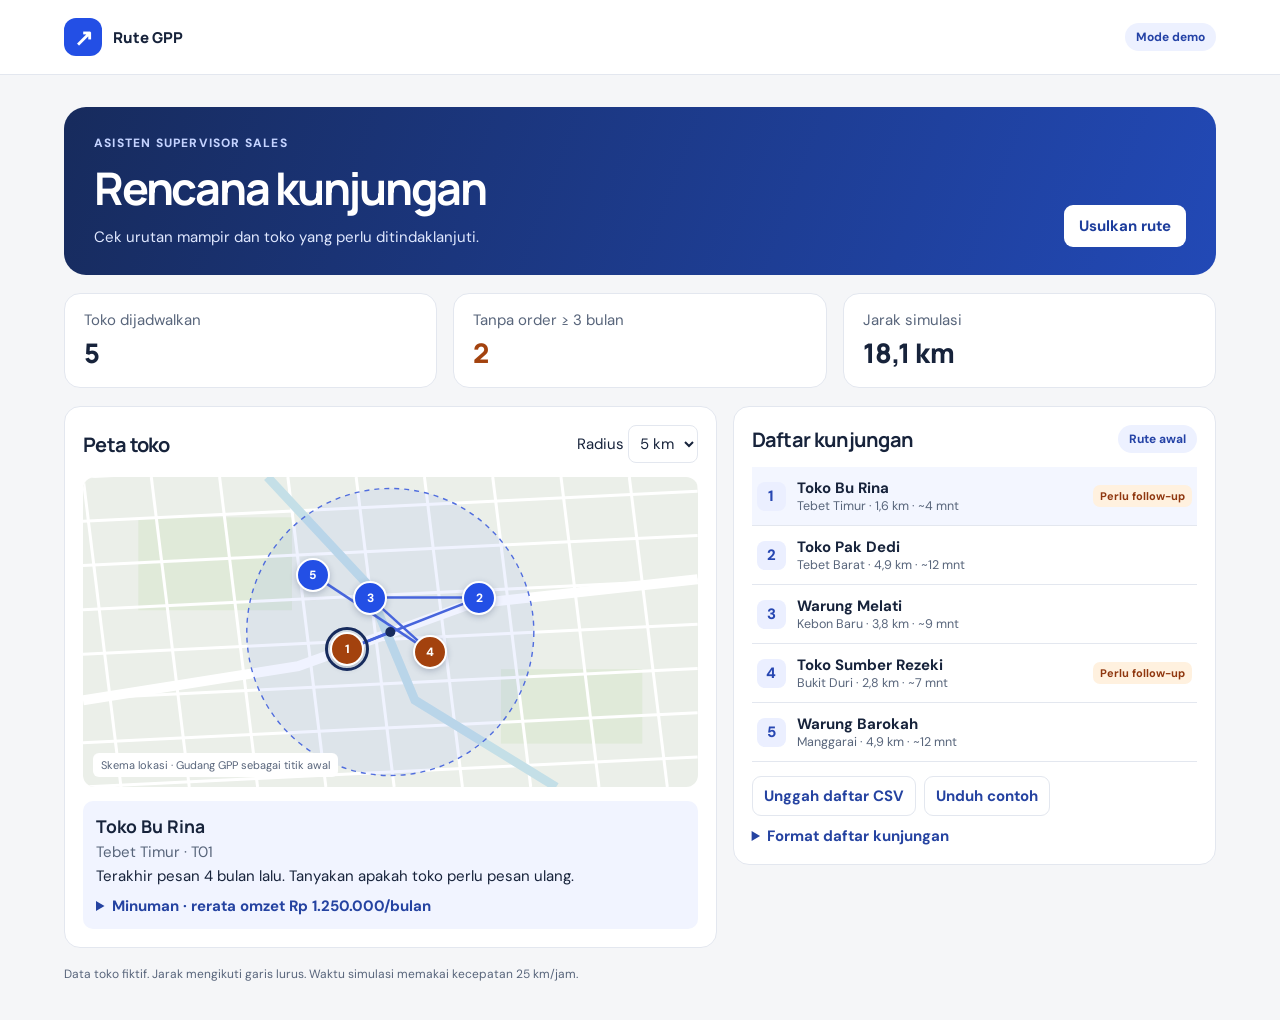
==== index.html @ 3520a0da "Build Rute GPP supervisor demo" ====
<!doctype html>
<html lang="id">
<head>
<meta charset="utf-8">
<meta name="viewport" content="width=device-width,initial-scale=1">
<title>Rute GPP — Asisten SPV</title>
<link rel="preconnect" href="https://fonts.googleapis.com">
<link href="https://fonts.googleapis.com/css2?family=DM+Sans:wght@400;500;600;700&family=Manrope:wght@400;600;700;800&display=swap" rel="stylesheet">
<style>
:root{--bg:#f5f6f8;--ink:#17233b;--mute:#58657b;--blue:#234fe5;--line:#e3e7ef;--orange:#a3420e}
*{box-sizing:border-box}body{margin:0;background:var(--bg);color:var(--ink);font:15px 'DM Sans',system-ui,sans-serif}button,select{font:inherit}button,select,summary{cursor:pointer}button:focus-visible,select:focus-visible,summary:focus-visible{outline:3px solid #758cff;outline-offset:3px}
header{background:white;border-bottom:1px solid var(--line)}.top,main{max-width:1200px;margin:auto;padding-inline:24px}.top{min-height:74px;display:flex;align-items:center;justify-content:space-between;gap:18px}.brand{display:flex;align-items:center;gap:11px;font-weight:800;font-family:Manrope,sans-serif}.logo{display:grid;place-items:center;background:var(--blue);color:white;border-radius:12px;width:38px;height:38px;font-size:23px}.tag{border-radius:30px;background:#edf1ff;color:#2442a6;padding:6px 11px;font-size:12px;font-weight:700}
main{padding-block:32px 38px}.hero{background:linear-gradient(110deg,#172b5d,#2249b6);border-radius:22px;color:white;padding:28px 30px;display:flex;justify-content:space-between;align-items:end;gap:20px}.eyebrow{font-size:12px;letter-spacing:.1em;font-weight:800;color:#c4d3ff;text-transform:uppercase}h1,h2,h3{font-family:Manrope,sans-serif;margin:0}h1{font-size:clamp(28px,4vw,45px);letter-spacing:-.05em;margin:6px 0 8px}.hero p{margin:0;color:#e0e8ff}.button{background:var(--blue);border:0;color:white;font-weight:700;padding:11px 15px;border-radius:9px;white-space:nowrap}.hero .button{background:white;color:#1d3d9c}.stats{display:grid;grid-template-columns:repeat(3,1fr);gap:16px;margin:18px 0}.card,.panel{background:white;border:1px solid var(--line);border-radius:16px}.card{padding:16px 19px}.card span,small,.muted{color:var(--mute)}.card strong{display:block;font:800 27px Manrope,sans-serif;margin-top:4px}.warn{color:var(--orange)}.grid{display:grid;grid-template-columns:1.35fr 1fr;gap:16px;align-items:start}.panel{padding:18px}.panel-head{display:flex;align-items:center;justify-content:space-between;gap:10px;margin-bottom:14px}h2{font-size:20px;letter-spacing:-.035em}select{background:white;color:var(--ink);border:1px solid var(--line);border-radius:8px;padding:7px}.map{position:relative;height:310px;background:#ebefe9;border-radius:12px;overflow:hidden;isolation:isolate}.map canvas{width:100%;height:100%;display:block}.pin{position:absolute;transform:translate(-50%,-50%);border:2px solid white;border-radius:50%;width:34px;height:34px;background:var(--blue);color:white;font-size:12px;font-weight:800;box-shadow:0 2px 6px #1a2b5240}.pin.attention{background:var(--orange)}.pin[aria-pressed=true]{outline:3px solid #172b5d;outline-offset:2px}.map-label{position:absolute;bottom:10px;left:10px;background:white;padding:5px 8px;border-radius:6px;font-size:11px;color:var(--mute)}.summary{margin-top:14px;background:#f1f4ff;padding:13px;border-radius:10px}.summary p{margin:4px 0 0}.row{width:100%;display:flex;gap:11px;align-items:center;text-align:left;color:var(--ink);background:white;border:0;border-bottom:1px solid var(--line);padding:11px 5px}.row:hover,.row[aria-pressed=true]{background:#f3f6ff}.row b,.row small{display:block}.ordinal{width:29px;height:29px;border-radius:8px;background:#ebefff;color:#2747b2;display:grid;place-items:center;font-weight:800;flex:none}.badge{margin-left:auto;background:#fff1df;color:#8f370f;padding:4px 7px;border-radius:7px;font-size:11px;font-weight:700;text-align:center}.toolbar{display:flex;gap:8px;flex-wrap:wrap;margin-top:14px}.secondary{background:white;border:1px solid var(--line);border-radius:9px;padding:9px 11px;color:#2543a1;font-weight:700}.feedback{font-size:13px;margin:10px 0 0;color:#324779}.feedback:empty{display:none}details{margin-top:10px}summary{font-weight:700;color:#2543a1}.products{padding-left:20px;margin-bottom:0}.empty{color:var(--mute)}footer{margin-top:18px;color:var(--mute);font-size:12px}
@media(max-width:750px){.grid{grid-template-columns:1fr}.map{height:280px}.hero{align-items:start;flex-direction:column;padding:21px}.stats{gap:7px}.card{padding:10px}.card span{font-size:12px}.card strong{font-size:21px}.top,main{padding-inline:14px}main{padding-top:18px}}
</style>
</head>
<body>
<header><div class="top"><div class="brand"><span class="logo" aria-hidden="true">↗</span> Rute GPP</div><span class="tag">Mode demo</span></div></header>
<main>
<section class="hero" aria-labelledby="title"><div><div class="eyebrow">Asisten supervisor sales</div><h1 id="title">Rencana kunjungan</h1><p>Cek urutan mampir dan toko yang perlu ditindaklanjuti.</p></div><button class="button" id="optimize">Usulkan rute</button></section>
<section class="stats" aria-label="Ringkasan kunjungan">
<div class="card"><span>Toko dijadwalkan</span><strong id="count"></strong></div>
<div class="card"><span>Tanpa order ≥ 3 bulan</span><strong class="warn" id="stale"></strong></div>
<div class="card"><span>Jarak simulasi</span><strong id="distance"></strong></div>
</section>
<div class="grid">
<section class="panel"><div class="panel-head"><h2>Peta toko</h2><label>Radius <select id="radius"><option value="2">2 km</option><option value="5" selected>5 km</option></select></label></div>
<div class="map" id="map"><canvas id="drawing" aria-hidden="true"></canvas><span class="map-label">Skema lokasi · Gudang GPP sebagai titik awal</span></div>
<div class="summary" id="profile" aria-live="polite"></div></section>
<section class="panel"><div class="panel-head"><h2>Daftar kunjungan</h2><span class="tag" id="mode">Rute awal</span></div><div id="route" aria-label="Urutan toko"></div>
<p class="feedback" id="route-feedback" role="status"></p>
<div class="toolbar"><button class="secondary" id="upload">Unggah daftar CSV</button><button class="secondary" id="download">Unduh contoh</button><button class="secondary" id="reset" hidden>Pakai rute awal</button></div>
<input type="file" id="file" accept=".csv,text/csv" hidden><p class="feedback" id="file-feedback" role="status"></p>
<details><summary>Format daftar kunjungan</summary><p class="muted">Pakai kolom `kode`, satu kode toko demo per baris. Unduh contoh untuk melihat kode yang tersedia. Urutan baris menentukan urutan awal.</p></details>
</section></div>
<footer>Data toko fiktif. Jarak mengikuti garis lurus. Waktu simulasi memakai kecepatan 25 km/jam.</footer>
</main>
<script>
const shops = [
  {code:'T01', name:'Toko Bu Rina', area:'Tebet Timur', x:-1.5,y:0.6, months:4, division:'Minuman', items:[['Teh Melati',850000],['Air Mineral',400000]]},
  {code:'T02', name:'Toko Pak Dedi', area:'Tebet Barat', x:3.1,y:-1.2, months:0, division:'Minuman', items:[['Air Mineral',1950000],['Teh Melati',800000]]},
  {code:'T03', name:'Warung Melati', area:'Kebon Baru', x:-0.7,y:-1.2, months:0, division:'Makanan', items:[['Biskuit Cokelat',740000],['Wafer Vanila',480000]]},
  {code:'T04', name:'Toko Sumber Rezeki', area:'Bukit Duri', x:1.4,y:0.7, months:3, division:'Makanan', items:[['Wafer Vanila',760000],['Biskuit Cokelat',560000]]},
  {code:'T05', name:'Warung Barokah', area:'Manggarai', x:-2.7,y:-2.0, months:0, division:'Minuman', items:[['Air Mineral',650000],['Teh Melati',260000]]}
];
const byId = id => document.getElementById(id);
const rupiah = new Intl.NumberFormat('id-ID',{style:'currency',currency:'IDR',maximumFractionDigits:0});
const number = new Intl.NumberFormat('id-ID',{maximumFractionDigits:1});
const depot = {x:0,y:0};
const distance = (a,b) => Math.hypot(a.x-b.x,a.y-b.y);
const legs = route => route.map((shop,index)=>distance(route[index-1] || depot,shop));
const total = route => legs(route).reduce((sum,leg)=>sum+leg,0);
const km = value => number.format(value)+' km';
let initial = [...shops], current = [...initial], selected = shops[0], suggested = false;

function shortestRoute(remaining, prefix = [], best = {route:initial, length:total(initial)}) {
  if (!remaining.length) {
    const length = total(prefix);
    if (length < best.length) {
      best.route = prefix;
      best.length = length;
    }
    return best.route;
  }
  remaining.forEach((shop,index) => {
    shortestRoute(remaining.filter((_,position)=>index!==position),[...prefix,shop],best);
  });
  return best.route;
}

function renderMap(){
  const map = byId('map'), canvas = byId('drawing'), ctx = canvas.getContext('2d');
  const {width,height} = map.getBoundingClientRect();
  const scale = Math.min(width,height)/10.8;
  const ratio = window.devicePixelRatio || 1;
  canvas.width = Math.round(width*ratio);
  canvas.height = Math.round(height*ratio);
  ctx.scale(ratio,ratio);
  const point = shop => [width/2+shop.x*scale,height/2+shop.y*scale];
  const radius = Number(byId('radius').value);
  const visible = shops.filter(shop=>distance(depot,shop)<=radius);
  map.querySelectorAll('.pin').forEach(pin=>pin.remove());
  ctx.fillStyle='#e0ead9';
  ctx.fillRect(width*.09,height*.13,width*.25,height*.30);
  ctx.fillRect(width*.68,height*.62,width*.23,height*.24);
  function line(points,color,lineWidth){
    ctx.beginPath();
    points.forEach(([x,y],i)=>i ? ctx.lineTo(x,y) : ctx.moveTo(x,y));
    ctx.strokeStyle=color;
    ctx.lineWidth=lineWidth;
    ctx.stroke();
  }
  for(let i=-3;i<13;i++){
    const x = width*i/9;
    line([[x,0],[x+38,height]],'#fff',3);
  }
  for(let i=0;i<8;i++){
    const y = height*i/7;
    line([[0,y],[width,y-30]],'#fff',3);
  }
  line([[0,height*.72],[width*.35,height*.61],[width*.63,height*.41],[width,height*.33]],'#fff',10);
  line([[width*.3,0],[width*.46,height*.34],[width*.54,height*.72],[width*.77,height]],'#c4dfe7',9);
  ctx.beginPath();
  ctx.arc(...point(depot),radius*scale,0,Math.PI*2);
  ctx.fillStyle='#315bf312';
  ctx.fill();
  ctx.strokeStyle='#506dde';
  ctx.setLineDash([5,5]);
  ctx.lineWidth=1.4;
  ctx.stroke();
  ctx.setLineDash([]);
  current.forEach((shop,index)=>{
    const previous = current[index-1] || depot;
    if(visible.includes(shop) && (previous===depot || visible.includes(previous))){
      line([point(previous),point(shop)],'#4765dc',2.5);
    }
  });
  ctx.beginPath();
  ctx.arc(...point(depot),5,0,Math.PI*2);
  ctx.fillStyle='#172b5d';
  ctx.fill();
  visible.forEach(shop=>{
    const pin = document.createElement('button');
    const position = current.indexOf(shop);
    pin.className='pin'+(shop.months>=3?' attention':'');
    const [x,y]=point(shop);
    pin.style.left=x+'px';
    pin.style.top=y+'px';
    pin.textContent=position>=0?position+1:'•';
    pin.setAttribute('aria-label',shop.name);
    pin.setAttribute('aria-pressed',shop===selected);
    pin.onclick=()=>selectShop(shop,'pin');
    map.append(pin);
  });
}

function renderProfile(){
  const profile = byId('profile');
  if(!selected){
    profile.textContent='Pilih toko untuk melihat riwayat pesan.';
    return;
  }
  const order = selected.months ? 'Terakhir pesan '+selected.months+' bulan lalu. Tanyakan apakah toko perlu pesan ulang.' : 'Sudah pesan bulan ini. Cek kebutuhan saat kunjungan.';
  const sales = selected.items.reduce((sum,item)=>sum+item[1],0);
  profile.innerHTML = '<h3>'+selected.name+'</h3><p class="muted">'+selected.area+' · '+selected.code+'</p><p>'+order+'</p><details><summary>'+selected.division+' · rerata omzet '+rupiah.format(sales)+'/bulan</summary><ul class="products">'+selected.items.map(([name,value])=>'<li>'+name+' · '+rupiah.format(value)+'/bulan</li>').join('')+'</ul></details>';
}

function selectShop(shop, source){
  selected=shop;
  renderProfile();
  byId('map').querySelectorAll('.pin').forEach(pin=>pin.setAttribute('aria-pressed',pin.getAttribute('aria-label')===shop.name));
  byId('route').querySelectorAll('.row').forEach(row=>row.setAttribute('aria-pressed',row.dataset.code===shop.code));
  if(source==='route' && distance(depot,shop)>Number(byId('radius').value)){
    byId('radius').value='5';
    renderMap();
  }
}

function render(){
  byId('count').textContent=current.length;
  byId('stale').textContent=current.filter(shop=>shop.months>=3).length;
  byId('distance').textContent=km(total(current));
  byId('reset').hidden=!suggested;
  byId('mode').textContent=suggested?'Rute usulan':'Rute awal';
  const segments=legs(current);
  const rows=current.map((shop,index)=>{
    const row=document.createElement('button');
    row.className='row';
    row.dataset.code=shop.code;
    row.setAttribute('aria-pressed',shop===selected);
    row.innerHTML='<span class="ordinal">'+(index+1)+'</span><span><b>'+shop.name+'</b><small>'+shop.area+' · '+km(segments[index])+' · ~'+Math.round(segments[index]/25*60)+' mnt</small></span>'+(shop.months>=3?'<span class="badge">Perlu follow-up</span>':'');
    row.onclick=()=>selectShop(shop,'route');
    return row;
  });
  byId('route').replaceChildren(...rows);
  renderMap();
  renderProfile();
}

byId('radius').onchange=renderMap;
byId('optimize').onclick=()=>{
  current=shortestRoute(initial);
  suggested=true;
  const saving=total(initial)-total(current);
  byId('route-feedback').textContent=saving>=0.05?'Rute usulan lebih pendek '+km(saving)+' dalam simulasi.':'Urutan awal sudah memiliki jarak simulasi terpendek.';
  render();
};
byId('reset').onclick=()=>{
  current=[...initial];
  suggested=false;
  byId('route-feedback').textContent='Rute awal ditampilkan.';
  render();
  byId('optimize').focus();
};
byId('download').onclick=()=>{
  const url=URL.createObjectURL(new Blob(['kode\n'+shops.map(shop=>shop.code).join('\n')+'\n'],{type:'text/csv;charset=utf-8'}));
  const link=document.createElement('a');
  link.href=url;
  link.download='contoh-kunjungan-gpp.csv';
  link.click();
  setTimeout(()=>URL.revokeObjectURL(url),1000);
};
byId('upload').onclick=()=>byId('file').click();
byId('file').onchange=async event=>{
  const file=event.target.files[0];
  event.target.value='';
  if(!file) return;
  const feedback=byId('file-feedback');
  try{
    if(file.size>65536) throw new Error('Gunakan CSV sampai 64 KB.');
    const lines=(await file.text()).trim().split(/\r?\n/).map(line=>line.trim().replace(/^"([^"]*)"$/,'$1')).filter(Boolean);
    if(lines.shift()?.toLowerCase()!=='kode' || !lines.length) throw new Error('Pakai kolom kode dan isi minimal satu toko. Lihat file contoh.');
    const route=lines.map(code=>shops.find(shop=>shop.code===code.toUpperCase()));
    if(route.some(shop=>!shop)) throw new Error('Ada kode toko yang tidak dikenal. Pakai kode dari file contoh.');
    if(new Set(route).size!==route.length) throw new Error('Tulis tiap kode toko sekali saja.');
    initial=route;
    current=[...initial];
    selected=current[0];
    suggested=false;
    byId('route-feedback').textContent='';
    feedback.textContent=current.length+' toko berhasil dimuat.';
    render();
  }catch(error){
    feedback.textContent=error.message;
  }
};
new ResizeObserver(renderMap).observe(byId('map'));
render();
</script>
</body>
</html>
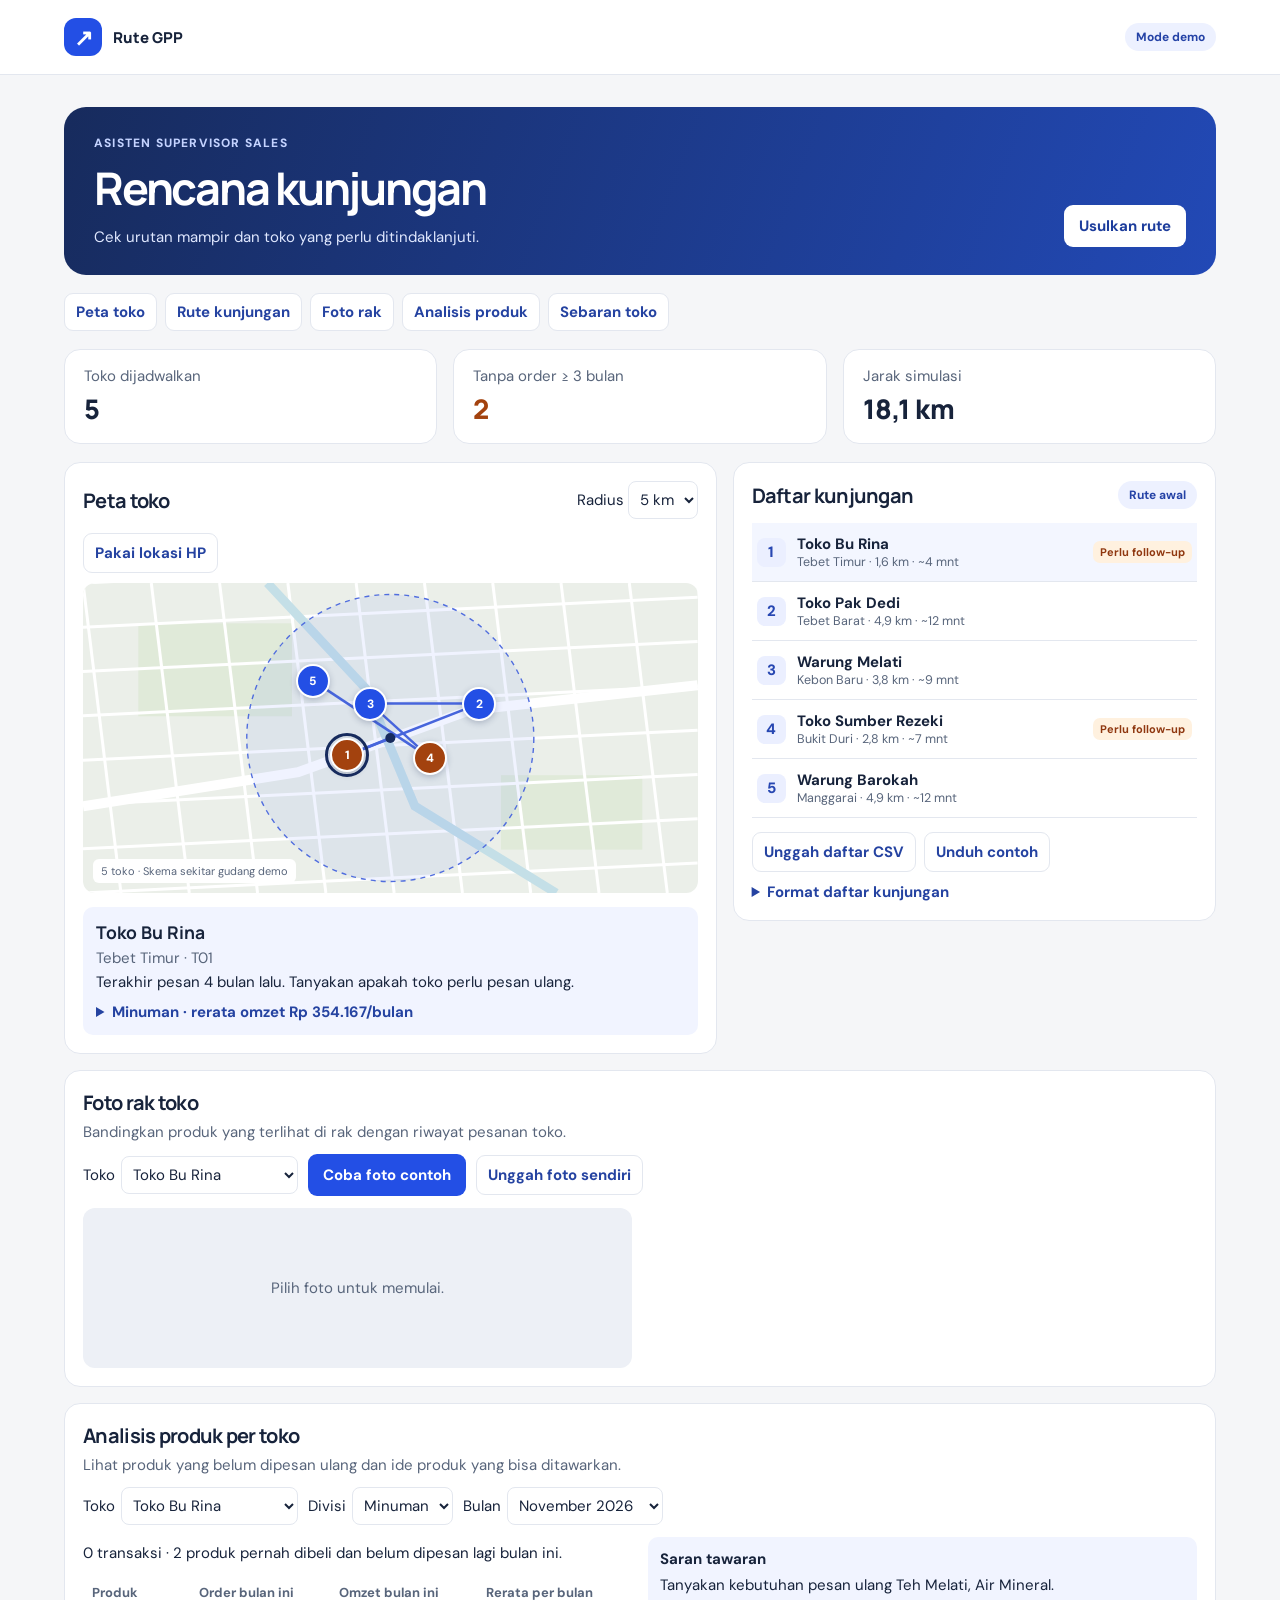
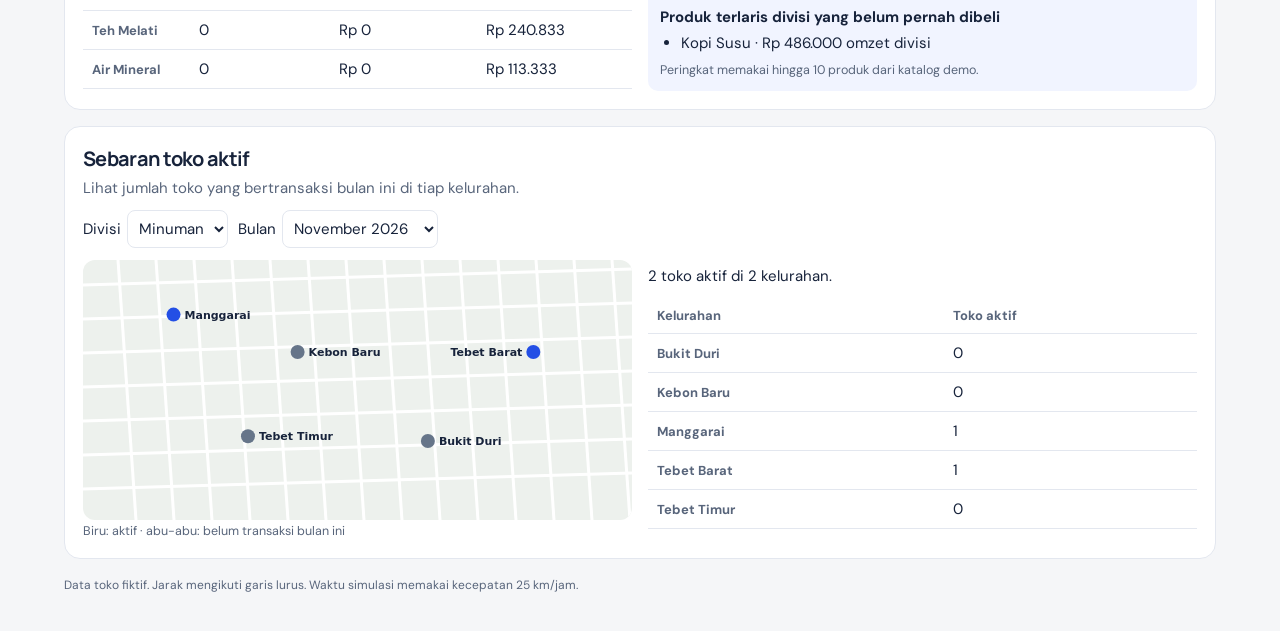
==== commit d6c3d3af: "Add complete five-feature Rute GPP demo" ====
--- a/index.html
+++ b/index.html
@@ -12,27 +12,47 @@
 header{background:white;border-bottom:1px solid var(--line)}.top,main{max-width:1200px;margin:auto;padding-inline:24px}.top{min-height:74px;display:flex;align-items:center;justify-content:space-between;gap:18px}.brand{display:flex;align-items:center;gap:11px;font-weight:800;font-family:Manrope,sans-serif}.logo{display:grid;place-items:center;background:var(--blue);color:white;border-radius:12px;width:38px;height:38px;font-size:23px}.tag{border-radius:30px;background:#edf1ff;color:#2442a6;padding:6px 11px;font-size:12px;font-weight:700}
 main{padding-block:32px 38px}.hero{background:linear-gradient(110deg,#172b5d,#2249b6);border-radius:22px;color:white;padding:28px 30px;display:flex;justify-content:space-between;align-items:end;gap:20px}.eyebrow{font-size:12px;letter-spacing:.1em;font-weight:800;color:#c4d3ff;text-transform:uppercase}h1,h2,h3{font-family:Manrope,sans-serif;margin:0}h1{font-size:clamp(28px,4vw,45px);letter-spacing:-.05em;margin:6px 0 8px}.hero p{margin:0;color:#e0e8ff}.button{background:var(--blue);border:0;color:white;font-weight:700;padding:11px 15px;border-radius:9px;white-space:nowrap}.hero .button{background:white;color:#1d3d9c}.stats{display:grid;grid-template-columns:repeat(3,1fr);gap:16px;margin:18px 0}.card,.panel{background:white;border:1px solid var(--line);border-radius:16px}.card{padding:16px 19px}.card span,small,.muted{color:var(--mute)}.card strong{display:block;font:800 27px Manrope,sans-serif;margin-top:4px}.warn{color:var(--orange)}.grid{display:grid;grid-template-columns:1.35fr 1fr;gap:16px;align-items:start}.panel{padding:18px}.panel-head{display:flex;align-items:center;justify-content:space-between;gap:10px;margin-bottom:14px}h2{font-size:20px;letter-spacing:-.035em}select{background:white;color:var(--ink);border:1px solid var(--line);border-radius:8px;padding:7px}.map{position:relative;height:310px;background:#ebefe9;border-radius:12px;overflow:hidden;isolation:isolate}.map canvas{width:100%;height:100%;display:block}.pin{position:absolute;transform:translate(-50%,-50%);border:2px solid white;border-radius:50%;width:34px;height:34px;background:var(--blue);color:white;font-size:12px;font-weight:800;box-shadow:0 2px 6px #1a2b5240}.pin.attention{background:var(--orange)}.pin[aria-pressed=true]{outline:3px solid #172b5d;outline-offset:2px}.map-label{position:absolute;bottom:10px;left:10px;background:white;padding:5px 8px;border-radius:6px;font-size:11px;color:var(--mute)}.summary{margin-top:14px;background:#f1f4ff;padding:13px;border-radius:10px}.summary p{margin:4px 0 0}.row{width:100%;display:flex;gap:11px;align-items:center;text-align:left;color:var(--ink);background:white;border:0;border-bottom:1px solid var(--line);padding:11px 5px}.row:hover,.row[aria-pressed=true]{background:#f3f6ff}.row b,.row small{display:block}.ordinal{width:29px;height:29px;border-radius:8px;background:#ebefff;color:#2747b2;display:grid;place-items:center;font-weight:800;flex:none}.badge{margin-left:auto;background:#fff1df;color:#8f370f;padding:4px 7px;border-radius:7px;font-size:11px;font-weight:700;text-align:center}.toolbar{display:flex;gap:8px;flex-wrap:wrap;margin-top:14px}.secondary{background:white;border:1px solid var(--line);border-radius:9px;padding:9px 11px;color:#2543a1;font-weight:700}.feedback{font-size:13px;margin:10px 0 0;color:#324779}.feedback:empty{display:none}details{margin-top:10px}summary{font-weight:700;color:#2543a1}.products{padding-left:20px;margin-bottom:0}.empty{color:var(--mute)}footer{margin-top:18px;color:var(--mute);font-size:12px}
 @media(max-width:750px){.grid{grid-template-columns:1fr}.map{height:280px}.hero{align-items:start;flex-direction:column;padding:21px}.stats{gap:7px}.card{padding:10px}.card span{font-size:12px}.card strong{font-size:21px}.top,main{padding-inline:14px}main{padding-top:18px}}
+
+.nav{display:flex;gap:8px;flex-wrap:wrap;margin:18px 0}.nav a{color:#2543a1;text-decoration:none;font-weight:700;background:white;border:1px solid var(--line);border-radius:9px;padding:8px 11px}.nav a:hover{background:#edf1ff}.wide{margin-top:16px;scroll-margin-top:16px}.wide h2{margin-bottom:6px}.wide p{margin:6px 0 12px}.controls{display:flex;align-items:center;gap:10px;flex-wrap:wrap;margin:12px 0}.controls label{display:flex;align-items:center;gap:6px;flex-wrap:wrap}.analysis-grid{display:grid;grid-template-columns:1fr 1fr;gap:16px}.photo-frame{background:#edf0f6;border-radius:12px;min-height:160px;display:grid;place-items:center;overflow:hidden;color:var(--mute);text-align:center}.photo-frame img{display:block;width:100%;height:240px;object-fit:contain}.photo-list label{display:block;padding:6px 0}.photo-list input{accent-color:var(--blue)}.result{background:#f1f4ff;border-radius:10px;padding:12px}.result:empty{display:none}.result ul{margin:6px 0;padding-left:21px}.table-wrap{overflow-x:auto}table{width:100%;border-collapse:collapse;text-align:left}th,td{padding:9px;border-bottom:1px solid var(--line)}th{color:var(--mute);font-size:13px}#coverage-map{height:260px;width:100%;display:block;border-radius:12px;background:#edf1ed}.inline-note{font-size:13px;color:var(--mute)}.map-tools{display:flex;gap:8px;flex-wrap:wrap;margin-bottom:10px}
+@media(max-width:750px){.analysis-grid{grid-template-columns:1fr}.photo-frame img{height:210px}}
 </style>
 </head>
 <body>
 <header><div class="top"><div class="brand"><span class="logo" aria-hidden="true">↗</span> Rute GPP</div><span class="tag">Mode demo</span></div></header>
 <main>
 <section class="hero" aria-labelledby="title"><div><div class="eyebrow">Asisten supervisor sales</div><h1 id="title">Rencana kunjungan</h1><p>Cek urutan mampir dan toko yang perlu ditindaklanjuti.</p></div><button class="button" id="optimize">Usulkan rute</button></section>
+<nav class="nav" aria-label="Fitur"><a href="#toko">Peta toko</a><a href="#kunjungan">Rute kunjungan</a><a href="#foto">Foto rak</a><a href="#produk">Analisis produk</a><a href="#sebaran">Sebaran toko</a></nav>
 <section class="stats" aria-label="Ringkasan kunjungan">
 <div class="card"><span>Toko dijadwalkan</span><strong id="count"></strong></div>
 <div class="card"><span>Tanpa order ≥ 3 bulan</span><strong class="warn" id="stale"></strong></div>
 <div class="card"><span>Jarak simulasi</span><strong id="distance"></strong></div>
 </section>
 <div class="grid">
-<section class="panel"><div class="panel-head"><h2>Peta toko</h2><label>Radius <select id="radius"><option value="2">2 km</option><option value="5" selected>5 km</option></select></label></div>
-<div class="map" id="map"><canvas id="drawing" aria-hidden="true"></canvas><span class="map-label">Skema lokasi · Gudang GPP sebagai titik awal</span></div>
+<section class="panel" id="toko"><div class="panel-head"><h2>Peta toko</h2><label>Radius <select id="radius"><option value="2">2 km</option><option value="5" selected>5 km</option></select></label></div>
+<div class="map-tools"><button class="secondary" id="locate">Pakai lokasi HP</button><button class="secondary" id="depot-location" hidden>Pusatkan ke gudang</button></div><p class="feedback" id="location-feedback" role="status"></p>
+<div class="map" id="map"><canvas id="drawing" aria-hidden="true"></canvas><span class="map-label" id="map-label">Skema lokasi · Gudang GPP sebagai titik awal</span></div>
 <div class="summary" id="profile" aria-live="polite"></div></section>
-<section class="panel"><div class="panel-head"><h2>Daftar kunjungan</h2><span class="tag" id="mode">Rute awal</span></div><div id="route" aria-label="Urutan toko"></div>
+<section class="panel" id="kunjungan"><div class="panel-head"><h2>Daftar kunjungan</h2><span class="tag" id="mode">Rute awal</span></div><div id="route" aria-label="Urutan toko"></div>
 <p class="feedback" id="route-feedback" role="status"></p>
 <div class="toolbar"><button class="secondary" id="upload">Unggah daftar CSV</button><button class="secondary" id="download">Unduh contoh</button><button class="secondary" id="reset" hidden>Pakai rute awal</button></div>
 <input type="file" id="file" accept=".csv,text/csv" hidden><p class="feedback" id="file-feedback" role="status"></p>
 <details><summary>Format daftar kunjungan</summary><p class="muted">Pakai kolom `kode`, satu kode toko demo per baris. Unduh contoh untuk melihat kode yang tersedia. Urutan baris menentukan urutan awal.</p></details>
 </section></div>
+<section class="panel wide" id="foto">
+<h2>Foto rak toko</h2><p class="muted">Bandingkan produk yang terlihat di rak dengan riwayat pesanan toko.</p>
+<div class="controls"><label>Toko <select id="photo-shop"></select></label><button class="button" id="sample-photo">Coba foto contoh</button><button class="secondary" id="upload-photo">Unggah foto sendiri</button><input type="file" accept="image/*" id="photo-file" hidden></div>
+<div class="analysis-grid"><div class="photo-frame" id="photo-preview">Pilih foto untuk memulai.</div><div><div class="inline-note" id="photo-note" role="status"></div><div class="photo-list" id="photo-list"></div><div class="result" id="photo-result" aria-live="polite"></div></div></div>
+</section>
+<section class="panel wide" id="produk">
+<h2>Analisis produk per toko</h2><p class="muted">Lihat produk yang belum dipesan ulang dan ide produk yang bisa ditawarkan.</p>
+<div class="controls"><label>Toko <select id="sales-shop"></select></label><label>Divisi <select id="sales-division"></select></label><label>Bulan <select id="sales-month"></select></label></div>
+<div class="analysis-grid"><div><p id="sales-summary"></p><div class="table-wrap"><table><thead><tr><th>Produk</th><th>Order bulan ini</th><th>Omzet bulan ini</th><th>Rerata per bulan</th></tr></thead><tbody id="sales-rows"></tbody></table></div></div><div class="result" id="sales-suggestions"></div></div>
+</section>
+<section class="panel wide" id="sebaran">
+<h2>Sebaran toko aktif</h2><p class="muted">Lihat jumlah toko yang bertransaksi bulan ini di tiap kelurahan.</p>
+<div class="controls"><label>Divisi <select id="coverage-division"></select></label><label>Bulan <select id="coverage-month"></select></label></div>
+<div class="analysis-grid"><div><canvas id="coverage-map" role="img" aria-label="Skema sebaran toko aktif"></canvas><small>Biru: aktif · abu-abu: belum transaksi bulan ini</small></div><div><p id="coverage-total"></p><table><thead><tr><th>Kelurahan</th><th>Toko aktif</th></tr></thead><tbody id="coverage-rows"></tbody></table></div></div>
+</section>
 <footer>Data toko fiktif. Jarak mengikuti garis lurus. Waktu simulasi memakai kecepatan 25 km/jam.</footer>
 </main>
 <script>
@@ -52,6 +72,8 @@
 const total = route => legs(route).reduce((sum,leg)=>sum+leg,0);
 const km = value => number.format(value)+' km';
 let initial = [...shops], current = [...initial], selected = shops[0], suggested = false;
+let mapCenter = depot;
+const origin = {lat:-6.229,lon:106.855};
 
 function shortestRoute(remaining, prefix = [], best = {route:initial, length:total(initial)}) {
   if (!remaining.length) {
@@ -76,9 +98,9 @@
   canvas.width = Math.round(width*ratio);
   canvas.height = Math.round(height*ratio);
   ctx.scale(ratio,ratio);
-  const point = shop => [width/2+shop.x*scale,height/2+shop.y*scale];
+  const point = shop => [width/2+(shop.x-mapCenter.x)*scale,height/2+(shop.y-mapCenter.y)*scale];
   const radius = Number(byId('radius').value);
-  const visible = shops.filter(shop=>distance(depot,shop)<=radius);
+  const visible = shops.filter(shop=>distance(mapCenter,shop)<=radius);
   map.querySelectorAll('.pin').forEach(pin=>pin.remove());
   ctx.fillStyle='#e0ead9';
   ctx.fillRect(width*.09,height*.13,width*.25,height*.30);
@@ -101,7 +123,7 @@
   line([[0,height*.72],[width*.35,height*.61],[width*.63,height*.41],[width,height*.33]],'#fff',10);
   line([[width*.3,0],[width*.46,height*.34],[width*.54,height*.72],[width*.77,height]],'#c4dfe7',9);
   ctx.beginPath();
-  ctx.arc(...point(depot),radius*scale,0,Math.PI*2);
+  ctx.arc(...point(mapCenter),radius*scale,0,Math.PI*2);
   ctx.fillStyle='#315bf312';
   ctx.fill();
   ctx.strokeStyle='#506dde';
@@ -116,9 +138,10 @@
     }
   });
   ctx.beginPath();
-  ctx.arc(...point(depot),5,0,Math.PI*2);
+  ctx.arc(...point(mapCenter),5,0,Math.PI*2);
   ctx.fillStyle='#172b5d';
   ctx.fill();
+  byId('map-label').textContent = visible.length+' toko · Skema '+(mapCenter===depot?'sekitar gudang demo':'sekitar lokasi HP');
   visible.forEach(shop=>{
     const pin = document.createElement('button');
     const position = current.indexOf(shop);
@@ -141,8 +164,14 @@
     return;
   }
   const order = selected.months ? 'Terakhir pesan '+selected.months+' bulan lalu. Tanyakan apakah toko perlu pesan ulang.' : 'Sudah pesan bulan ini. Cek kebutuhan saat kunjungan.';
-  const sales = selected.items.reduce((sum,item)=>sum+item[1],0);
-  profile.innerHTML = '<h3>'+selected.name+'</h3><p class="muted">'+selected.area+' · '+selected.code+'</p><p>'+order+'</p><details><summary>'+selected.division+' · rerata omzet '+rupiah.format(sales)+'/bulan</summary><ul class="products">'+selected.items.map(([name,value])=>'<li>'+name+' · '+rupiah.format(value)+'/bulan</li>').join('')+'</ul></details>';
+  const summaries = divisions.map(division=>{
+    const entries=history.filter(entry=>entry.shop===selected && entry.division===division);
+    if(!entries.length) return '';
+    const monthly=rows=>rows.reduce((sum,entry)=>sum+entry.value,0)/months.length;
+    const skus=[...new Set(entries.map(entry=>entry.sku))];
+    return '<details><summary>'+division+' · rerata omzet '+rupiah.format(monthly(entries))+'/bulan</summary><ul class="products">'+skus.map(sku=>'<li>'+sku+' · '+rupiah.format(monthly(entries.filter(entry=>entry.sku===sku)))+'/bulan</li>').join('')+'</ul></details>';
+  }).join('');
+  profile.innerHTML = '<h3>'+selected.name+'</h3><p class="muted">'+selected.area+' · '+selected.code+'</p><p>'+order+'</p>'+summaries;
 }
 
 function selectShop(shop, source){
@@ -150,7 +179,10 @@
   renderProfile();
   byId('map').querySelectorAll('.pin').forEach(pin=>pin.setAttribute('aria-pressed',pin.getAttribute('aria-label')===shop.name));
   byId('route').querySelectorAll('.row').forEach(row=>row.setAttribute('aria-pressed',row.dataset.code===shop.code));
-  if(source==='route' && distance(depot,shop)>Number(byId('radius').value)){
+  if(source==='route' && distance(mapCenter,shop)>Number(byId('radius').value)){
+    mapCenter=depot;
+    byId('depot-location').hidden=true;
+    byId('location-feedback').textContent='Peta kembali ke gudang untuk menampilkan toko yang dipilih.';
     byId('radius').value='5';
     renderMap();
   }
@@ -177,7 +209,10 @@
   renderProfile();
 }
 
-byId('radius').onchange=renderMap;
+byId('radius').onchange=()=>{
+  if(mapCenter!==depot) reportLocation();
+  renderMap();
+};
 byId('optimize').onclick=()=>{
   current=shortestRoute(initial);
   suggested=true;
@@ -224,6 +259,280 @@
     feedback.textContent=error.message;
   }
 };
+
+function reportLocation(){
+  byId('location-feedback').textContent=shops.some(shop=>distance(mapCenter,shop)<=Number(byId('radius').value))
+    ?'Radius sekarang dihitung dari lokasi perangkat.'
+    :'Belum ada toko demo dalam radius ini. Toko contoh berada di sekitar Tebet, Jakarta.';
+}
+byId('locate').onclick=()=>{
+  const feedback=byId('location-feedback');
+  if(!navigator.geolocation){
+    feedback.textContent='Perangkat ini belum bisa membagikan lokasi.';
+    return;
+  }
+  byId('locate').disabled=true;
+  feedback.textContent='Meminta lokasi perangkat…';
+  navigator.geolocation.getCurrentPosition(({coords})=>{
+    mapCenter={
+      x:(coords.longitude-origin.lon)*111.32*Math.cos(origin.lat*Math.PI/180),
+      y:(origin.lat-coords.latitude)*110.57
+    };
+    byId('locate').disabled=false;
+    byId('depot-location').hidden=false;
+    reportLocation();
+    renderMap();
+  },()=>{
+    byId('locate').disabled=false;
+    feedback.textContent='Lokasi belum tersedia. Peta masih bisa dicoba dari titik gudang demo.';
+  },{timeout:10000});
+};
+byId('depot-location').onclick=()=>{
+  mapCenter=depot;
+  byId('depot-location').hidden=true;
+  byId('location-feedback').textContent='Peta dipusatkan ke gudang demo.';
+  renderMap();
+};
+
+const divisions=['Minuman','Makanan'];
+const months=['Juni 2026','Juli 2026','Agustus 2026','September 2026','Oktober 2026','November 2026'];
+const catalog=[
+  {name:'Teh Melati',division:'Minuman',color:'#249b65'},
+  {name:'Air Mineral',division:'Minuman',color:'#3563dc'},
+  {name:'Kopi Susu',division:'Minuman',color:'#f18828'},
+  {name:'Biskuit Cokelat',division:'Makanan',color:'#ac3d67'},
+  {name:'Wafer Vanila',division:'Makanan',color:'#d8ae26'},
+  {name:'Keripik Jagung',division:'Makanan',color:'#7052b9'}
+];
+const history=[];
+shops.forEach((shop,shopIndex)=>{
+  const extras=[
+    {shop:'T02',sku:'Kopi Susu',value:540000},
+    {shop:'T03',sku:'Keripik Jagung',value:430000},
+    {shop:'T04',sku:'Teh Melati',value:380000},
+    {shop:'T05',sku:'Wafer Vanila',value:290000}
+  ].filter(item=>item.shop===shop.code).map(item=>[item.sku,item.value]);
+  [...shop.items,...extras].forEach(([sku,value],index)=>{
+    months.forEach((_,month)=>{
+      if(month>5-shop.months || (index===1 && month>3 && shopIndex%2===0)) return;
+      const orders=1+(shopIndex+index+month)%3;
+      history.push({shop,sku,division:catalog.find(item=>item.name===sku).division,month,orders,value:Math.round(value*(8+(shopIndex+month)%5)/10)});
+    });
+  });
+});
+
+function fillSelect(id,options,selectedValue){
+  byId(id).replaceChildren(...options.map(([value,label])=>new Option(label,value)));
+  if(selectedValue!==undefined) byId(id).value=selectedValue;
+}
+const shopOptions=shops.map(shop=>[shop.code,shop.name]);
+const divisionOptions=divisions.map(division=>[division,division]);
+const monthOptions=months.map((month,index)=>[index,month]);
+fillSelect('photo-shop',shopOptions);
+fillSelect('sales-shop',shopOptions);
+fillSelect('sales-division',divisionOptions);
+fillSelect('coverage-division',divisionOptions);
+fillSelect('sales-month',monthOptions,5);
+fillSelect('coverage-month',monthOptions,5);
+
+function productHistory(shop){
+  return catalog.filter(item=>history.some(order=>order.shop===shop && order.sku===item.name));
+}
+
+function renderSales(){
+  const shop=shops.find(item=>item.code===byId('sales-shop').value);
+  const division=byId('sales-division').value;
+  const month=Number(byId('sales-month').value);
+  const rows=history.filter(order=>order.division===division && order.month<=month);
+  const shopRows=rows.filter(order=>order.shop===shop);
+  const active=shopRows.filter(order=>order.month===month);
+  const skuNames=[...new Set(shopRows.map(order=>order.sku))];
+  const dropped=skuNames.filter(sku=>!active.some(order=>order.sku===sku));
+  const sum=(entries,key)=>entries.reduce((total,entry)=>total+entry[key],0);
+  byId('sales-summary').textContent=sum(active,'orders')+' transaksi · '+dropped.length+' produk pernah dibeli dan belum dipesan lagi bulan ini.';
+  byId('sales-rows').innerHTML=skuNames.length?skuNames.map(sku=>{
+    const matching=shopRows.filter(order=>order.sku===sku);
+    const latest=matching.find(order=>order.month===month);
+    return '<tr><th scope="row">'+sku+'</th><td>'+(latest?.orders??0)+'</td><td>'+rupiah.format(latest?.value??0)+'</td><td>'+rupiah.format(sum(matching,'value')/(month+1))+'</td></tr>';
+  }).join(''):'<tr><td colspan="4">Belum ada riwayat untuk divisi ini.</td></tr>';
+  const monthlyDivision=rows.filter(order=>order.month===month);
+  const leaders=catalog.filter(item=>item.division===division).map(item=>({
+    sku:item.name,sales:sum(monthlyDivision.filter(order=>order.sku===item.name),'value')
+  })).filter(item=>item.sales>0).sort((a,b)=>b.sales-a.sales).slice(0,10);
+  const suggestions=leaders.filter(item=>!skuNames.includes(item.sku));
+  byId('sales-suggestions').innerHTML='<strong>Saran tawaran</strong><p>'+ (dropped.length?'Tanyakan kebutuhan pesan ulang '+dropped.join(', ')+'.':'Belum ada produk lama yang perlu ditanyakan.')+'</p><strong>Produk terlaris divisi yang belum pernah dibeli</strong>'+(suggestions.length?'<ul>'+suggestions.map(item=>'<li>'+item.sku+' · '+rupiah.format(item.sales)+' omzet divisi</li>').join('')+'</ul>':'<p>Belum ada kandidat untuk pilihan ini.</p>')+'<small>Peringkat memakai hingga 10 produk dari katalog demo.</small>';
+}
+['sales-shop','sales-division','sales-month'].forEach(id=>byId(id).onchange=renderSales);
+renderSales();
+
+function renderCoverage(){
+  const division=byId('coverage-division').value;
+  const month=Number(byId('coverage-month').value);
+  const active=new Set(history.filter(order=>order.division===division && order.month===month).map(order=>order.shop));
+  const areas=[...new Set(shops.map(shop=>shop.area))].sort();
+  byId('coverage-total').textContent=active.size+' toko aktif di '+new Set([...active].map(shop=>shop.area)).size+' kelurahan.';
+  byId('coverage-rows').innerHTML=areas.map(area=>'<tr><th scope="row">'+area+'</th><td>'+[...active].filter(shop=>shop.area===area).length+'</td></tr>').join('');
+  const canvas=byId('coverage-map'), ctx=canvas.getContext('2d');
+  const {width,height}=canvas.getBoundingClientRect();
+  const ratio=window.devicePixelRatio || 1;
+  canvas.width=width*ratio;
+  canvas.height=height*ratio;
+  ctx.scale(ratio,ratio);
+  ctx.strokeStyle='#ffffff';
+  ctx.lineWidth=3;
+  for(let i=35;i<width;i+=38){
+    ctx.beginPath();ctx.moveTo(i,0);ctx.lineTo(i+18,height);ctx.stroke();
+  }
+  for(let i=25;i<height;i+=34){
+    ctx.beginPath();ctx.moveTo(0,i);ctx.lineTo(width,i-16);ctx.stroke();
+  }
+  ctx.font='600 11px system-ui';
+  shops.forEach(shop=>{
+    const x=width*.47+shop.x*width*.113, y=height*.57+shop.y*height*.18;
+    ctx.beginPath();
+    ctx.arc(x,y,7,0,Math.PI*2);
+    ctx.fillStyle=active.has(shop)?'#234fe5':'#667589';
+    ctx.fill();
+    ctx.fillStyle='#17233b';
+    ctx.textAlign=x>width*.65?'right':'left';
+    ctx.fillText(shop.area,x+(x>width*.65?-11:11),y+4);
+  });
+}
+['coverage-division','coverage-month'].forEach(id=>byId(id).onchange=renderCoverage);
+new ResizeObserver(renderCoverage).observe(byId('coverage-map'));
+renderCoverage();
+
+let photoUrl='';
+let photoVersion=0;
+let hasPhoto=false;
+const photoShop=()=>shops.find(shop=>shop.code===byId('photo-shop').value);
+function photoChecklist(detected){
+  const items=productHistory(photoShop());
+  const list=byId('photo-list');
+  list.replaceChildren();
+  if(!hasPhoto) return;
+  items.forEach(item=>{
+    const label=document.createElement('label');
+    const input=document.createElement('input');
+    input.type='checkbox';
+    input.value=item.name;
+    input.checked=detected?.includes(item.name)??false;
+    input.onchange=()=>byId('photo-result').replaceChildren();
+    label.append(input,' '+item.name+' terlihat');
+    list.append(label);
+  });
+  const check=document.createElement('button');
+  check.className='secondary';
+  check.textContent='Lihat saran dari pilihan';
+  check.onclick=renderPhotoResult;
+  list.append(check);
+  if(detected) renderPhotoResult();
+  else byId('photo-result').replaceChildren();
+}
+function renderPhotoResult(){
+  const unseen=[...byId('photo-list').querySelectorAll('input:not(:checked)')].map(input=>input.value);
+  byId('photo-result').innerHTML=unseen.length
+    ?'<strong>Belum terlihat di rak</strong><ul>'+unseen.map(name=>'<li>'+name+' · cek stok atau tawarkan pesan ulang.</li>').join('')+'</ul><small>Stok toko perlu dikonfirmasi.</small>'
+    :'<strong>Semua produk dalam daftar terlihat.</strong>';
+}
+function showPhoto(url){
+  if(photoUrl.startsWith('blob:')) URL.revokeObjectURL(photoUrl);
+  photoUrl=url;
+  const img=new Image();
+  img.alt='Gambar rak yang diperiksa';
+  img.src=url;
+  byId('photo-preview').replaceChildren(img);
+  hasPhoto=true;
+  return img;
+}
+function makeShelf(items){
+  const canvas=document.createElement('canvas');
+  canvas.width=640;
+  canvas.height=340;
+  const ctx=canvas.getContext('2d');
+  const light=ctx.createLinearGradient(0,0,640,340);
+  light.addColorStop(0,'#e8ddd0');
+  light.addColorStop(1,'#b09177');
+  ctx.fillStyle=light;
+  ctx.fillRect(0,0,640,340);
+  for(let level=0;level<2;level++){
+    const top=28+level*154;
+    ctx.fillStyle='#807267';ctx.fillRect(22,top,596,126);
+    for(let n=0;n<Math.min(items.length,4);n++){
+      const item=items[(n+level)%items.length];
+      const x=58+n*143;
+      ctx.fillStyle='#2e261e55';ctx.fillRect(x+8,top+20,86,102);
+      ctx.fillStyle=item.color;ctx.fillRect(x,top+15,86,106);
+      ctx.fillStyle='#ffffff40';ctx.fillRect(x+7,top+23,72,11);
+      ctx.fillStyle='#fff';ctx.font='bold 12px sans-serif';ctx.textAlign='center';
+      ctx.fillText(item.name,x+43,top+70,72);
+    }
+    ctx.fillStyle='#493a32';ctx.fillRect(12,top+120,616,13);
+    ctx.fillStyle='#a28a76';ctx.fillRect(12,top+133,616,5);
+  }
+  return canvas.toDataURL('image/png');
+}
+function detectDemoPacks(img){
+  const canvas=document.createElement('canvas');
+  canvas.width=160;
+  canvas.height=85;
+  const ctx=canvas.getContext('2d',{willReadFrequently:true});
+  ctx.drawImage(img,0,0,160,85);
+  const pixels=ctx.getImageData(0,0,160,85).data;
+  return catalog.filter(item=>{
+    const rgb=item.color.slice(1).match(/../g).map(value=>parseInt(value,16));
+    let matches=0;
+    for(let i=0;i<pixels.length;i+=4){
+      if(rgb.every((channel,offset)=>Math.abs(pixels[i+offset]-channel)<12)) matches++;
+    }
+    return matches>220;
+  }).map(item=>item.name);
+}
+byId('sample-photo').onclick=async()=>{
+  const version=++photoVersion;
+  const products=productHistory(photoShop());
+  const img=showPhoto(makeShelf(products.slice(0,Math.max(1,products.length-1))));
+  byId('photo-note').textContent='Contoh ilustrasi rak. Aplikasi mendeteksi warna kemasan demo. Kamu bisa koreksi hasilnya.';
+  await img.decode();
+  if(version===photoVersion) photoChecklist(detectDemoPacks(img));
+};
+byId('upload-photo').onclick=()=>byId('photo-file').click();
+byId('photo-file').onchange=async event=>{
+  const file=event.target.files[0];
+  event.target.value='';
+  if(!file) return;
+  if(file.size>12*1024*1024){
+    byId('photo-note').textContent='Pilih foto berukuran maksimal 12 MB.';
+    return;
+  }
+  const version=++photoVersion;
+  const url=URL.createObjectURL(file);
+  try{
+    const preview=new Image();
+    preview.src=url;
+    await preview.decode();
+    if(version!==photoVersion){
+      URL.revokeObjectURL(url);
+      return;
+    }
+    showPhoto(url);
+    byId('photo-note').textContent='Foto sendiri memakai pemeriksaan manual. Centang produk yang terlihat di rak.';
+    photoChecklist();
+  }catch{
+    URL.revokeObjectURL(url);
+    if(version===photoVersion) byId('photo-note').textContent='Foto tidak bisa dibuka. Coba file JPG atau PNG.';
+  }
+};
+byId('photo-shop').onchange=()=>{
+  photoVersion++;
+  if(photoUrl.startsWith('blob:')) URL.revokeObjectURL(photoUrl);
+  photoUrl='';
+  hasPhoto=false;
+  byId('photo-preview').textContent='Pilih foto untuk toko ini.';
+  byId('photo-note').textContent='';
+  byId('photo-list').replaceChildren();
+  byId('photo-result').replaceChildren();
+};
 new ResizeObserver(renderMap).observe(byId('map'));
 render();
 </script>
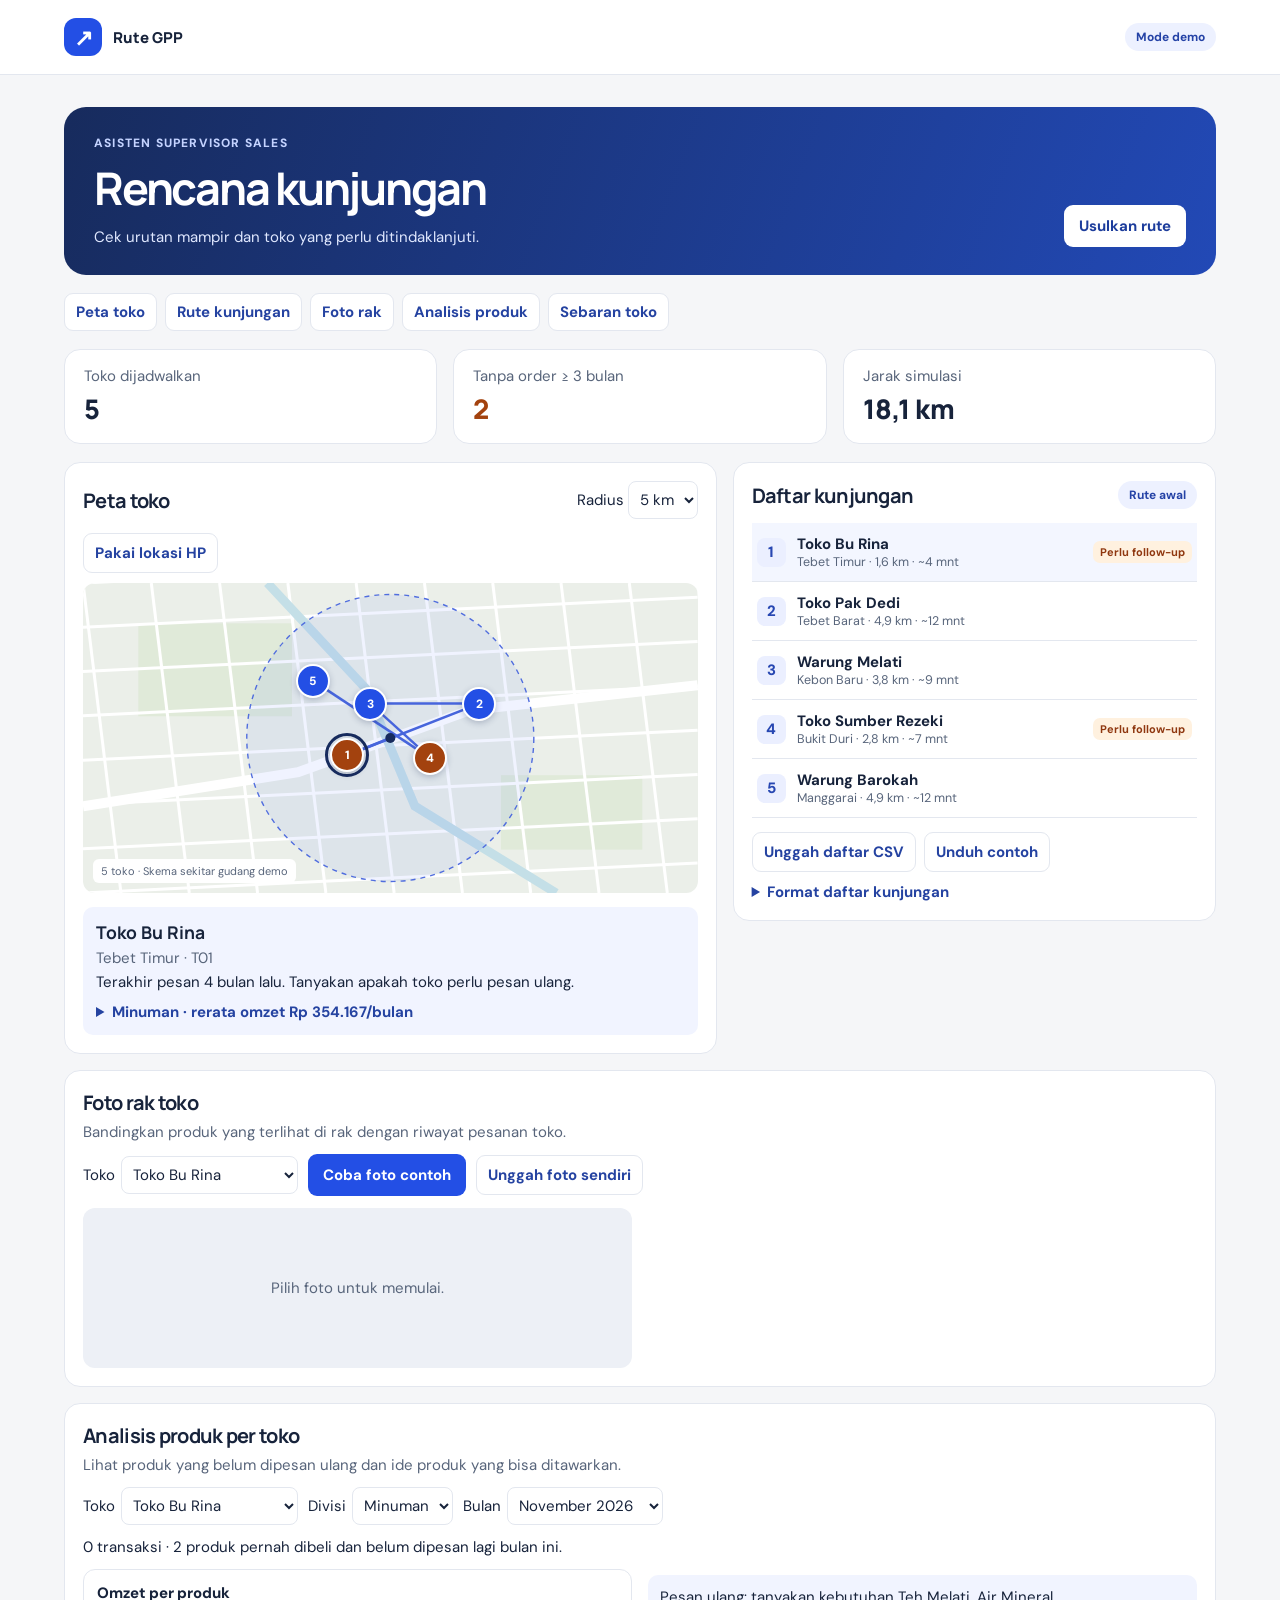
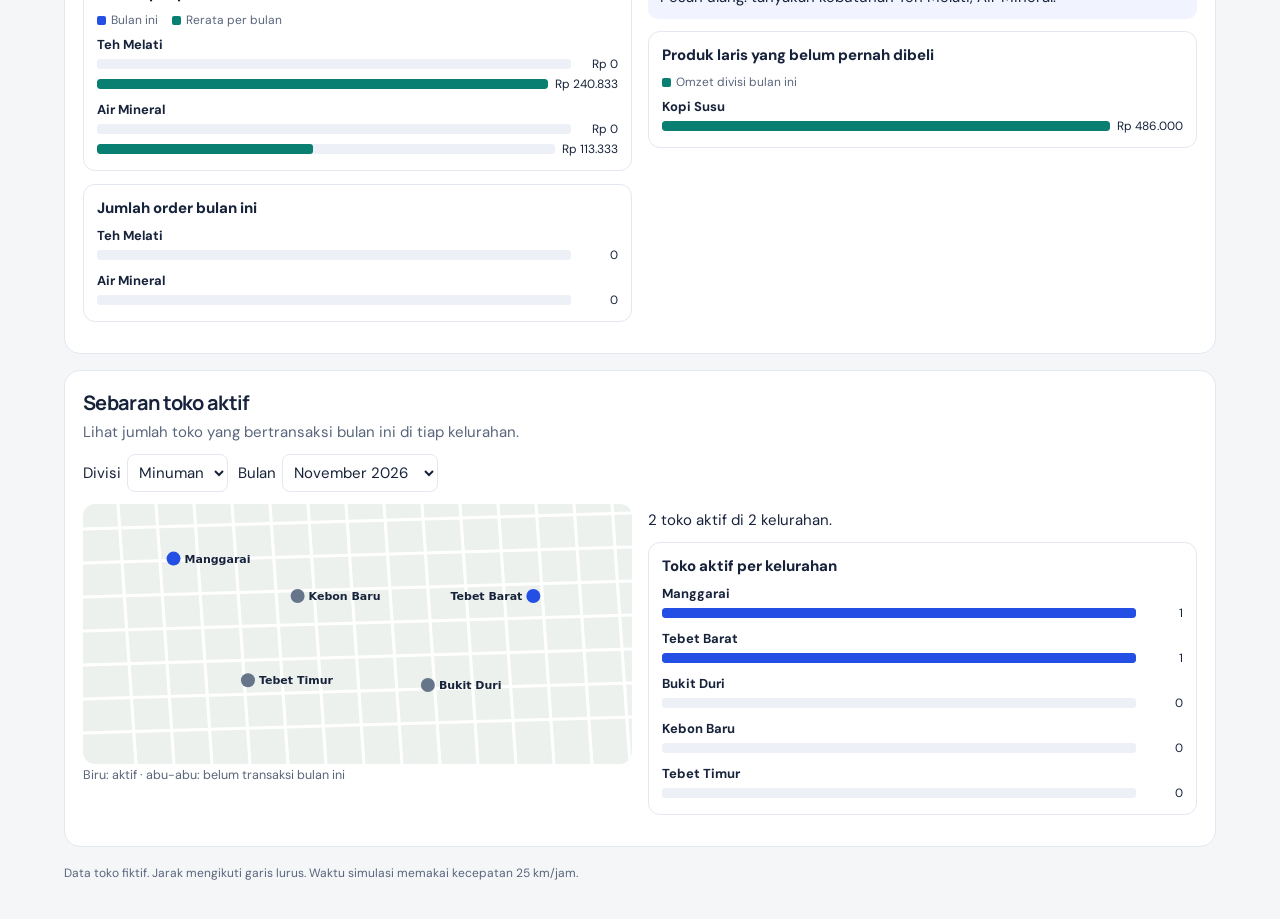
==== commit a5ccc55e: "Show product, coverage, and route analysis as charts" ====
--- a/index.html
+++ b/index.html
@@ -13,8 +13,9 @@
 main{padding-block:32px 38px}.hero{background:linear-gradient(110deg,#172b5d,#2249b6);border-radius:22px;color:white;padding:28px 30px;display:flex;justify-content:space-between;align-items:end;gap:20px}.eyebrow{font-size:12px;letter-spacing:.1em;font-weight:800;color:#c4d3ff;text-transform:uppercase}h1,h2,h3{font-family:Manrope,sans-serif;margin:0}h1{font-size:clamp(28px,4vw,45px);letter-spacing:-.05em;margin:6px 0 8px}.hero p{margin:0;color:#e0e8ff}.button{background:var(--blue);border:0;color:white;font-weight:700;padding:11px 15px;border-radius:9px;white-space:nowrap}.hero .button{background:white;color:#1d3d9c}.stats{display:grid;grid-template-columns:repeat(3,1fr);gap:16px;margin:18px 0}.card,.panel{background:white;border:1px solid var(--line);border-radius:16px}.card{padding:16px 19px}.card span,small,.muted{color:var(--mute)}.card strong{display:block;font:800 27px Manrope,sans-serif;margin-top:4px}.warn{color:var(--orange)}.grid{display:grid;grid-template-columns:1.35fr 1fr;gap:16px;align-items:start}.panel{padding:18px}.panel-head{display:flex;align-items:center;justify-content:space-between;gap:10px;margin-bottom:14px}h2{font-size:20px;letter-spacing:-.035em}select{background:white;color:var(--ink);border:1px solid var(--line);border-radius:8px;padding:7px}.map{position:relative;height:310px;background:#ebefe9;border-radius:12px;overflow:hidden;isolation:isolate}.map canvas{width:100%;height:100%;display:block}.pin{position:absolute;transform:translate(-50%,-50%);border:2px solid white;border-radius:50%;width:34px;height:34px;background:var(--blue);color:white;font-size:12px;font-weight:800;box-shadow:0 2px 6px #1a2b5240}.pin.attention{background:var(--orange)}.pin[aria-pressed=true]{outline:3px solid #172b5d;outline-offset:2px}.map-label{position:absolute;bottom:10px;left:10px;background:white;padding:5px 8px;border-radius:6px;font-size:11px;color:var(--mute)}.summary{margin-top:14px;background:#f1f4ff;padding:13px;border-radius:10px}.summary p{margin:4px 0 0}.row{width:100%;display:flex;gap:11px;align-items:center;text-align:left;color:var(--ink);background:white;border:0;border-bottom:1px solid var(--line);padding:11px 5px}.row:hover,.row[aria-pressed=true]{background:#f3f6ff}.row b,.row small{display:block}.ordinal{width:29px;height:29px;border-radius:8px;background:#ebefff;color:#2747b2;display:grid;place-items:center;font-weight:800;flex:none}.badge{margin-left:auto;background:#fff1df;color:#8f370f;padding:4px 7px;border-radius:7px;font-size:11px;font-weight:700;text-align:center}.toolbar{display:flex;gap:8px;flex-wrap:wrap;margin-top:14px}.secondary{background:white;border:1px solid var(--line);border-radius:9px;padding:9px 11px;color:#2543a1;font-weight:700}.feedback{font-size:13px;margin:10px 0 0;color:#324779}.feedback:empty{display:none}details{margin-top:10px}summary{font-weight:700;color:#2543a1}.products{padding-left:20px;margin-bottom:0}.empty{color:var(--mute)}footer{margin-top:18px;color:var(--mute);font-size:12px}
 @media(max-width:750px){.grid{grid-template-columns:1fr}.map{height:280px}.hero{align-items:start;flex-direction:column;padding:21px}.stats{gap:7px}.card{padding:10px}.card span{font-size:12px}.card strong{font-size:21px}.top,main{padding-inline:14px}main{padding-top:18px}}
 
-.nav{display:flex;gap:8px;flex-wrap:wrap;margin:18px 0}.nav a{color:#2543a1;text-decoration:none;font-weight:700;background:white;border:1px solid var(--line);border-radius:9px;padding:8px 11px}.nav a:hover{background:#edf1ff}.wide{margin-top:16px;scroll-margin-top:16px}.wide h2{margin-bottom:6px}.wide p{margin:6px 0 12px}.controls{display:flex;align-items:center;gap:10px;flex-wrap:wrap;margin:12px 0}.controls label{display:flex;align-items:center;gap:6px;flex-wrap:wrap}.analysis-grid{display:grid;grid-template-columns:1fr 1fr;gap:16px}.photo-frame{background:#edf0f6;border-radius:12px;min-height:160px;display:grid;place-items:center;overflow:hidden;color:var(--mute);text-align:center}.photo-frame img{display:block;width:100%;height:240px;object-fit:contain}.photo-list label{display:block;padding:6px 0}.photo-list input{accent-color:var(--blue)}.result{background:#f1f4ff;border-radius:10px;padding:12px}.result:empty{display:none}.result ul{margin:6px 0;padding-left:21px}.table-wrap{overflow-x:auto}table{width:100%;border-collapse:collapse;text-align:left}th,td{padding:9px;border-bottom:1px solid var(--line)}th{color:var(--mute);font-size:13px}#coverage-map{height:260px;width:100%;display:block;border-radius:12px;background:#edf1ed}.inline-note{font-size:13px;color:var(--mute)}.map-tools{display:flex;gap:8px;flex-wrap:wrap;margin-bottom:10px}
+.nav{display:flex;gap:8px;flex-wrap:wrap;margin:18px 0}.nav a{color:#2543a1;text-decoration:none;font-weight:700;background:white;border:1px solid var(--line);border-radius:9px;padding:8px 11px}.nav a:hover{background:#edf1ff}.wide{margin-top:16px;scroll-margin-top:16px}.wide h2{margin-bottom:6px}.wide p{margin:6px 0 12px}.controls{display:flex;align-items:center;gap:10px;flex-wrap:wrap;margin:12px 0}.controls label{display:flex;align-items:center;gap:6px;flex-wrap:wrap}.analysis-grid{display:grid;grid-template-columns:1fr 1fr;gap:16px}.photo-frame{background:#edf0f6;border-radius:12px;min-height:160px;display:grid;place-items:center;overflow:hidden;color:var(--mute);text-align:center}.photo-frame img{display:block;width:100%;height:240px;object-fit:contain}.photo-list label{display:block;padding:6px 0}.photo-list input{accent-color:var(--blue)}.result{background:#f1f4ff;border-radius:10px;padding:12px}.result:empty{display:none}.result ul{margin:6px 0;padding-left:21px}#coverage-map{height:260px;width:100%;display:block;border-radius:12px;background:#edf1ed}.inline-note{font-size:13px;color:var(--mute)}.map-tools{display:flex;gap:8px;flex-wrap:wrap;margin-bottom:10px}
 @media(max-width:750px){.analysis-grid{grid-template-columns:1fr}.photo-frame img{height:210px}}
+.chart{margin:0 0 13px;padding:13px;border:1px solid var(--line);border-radius:12px;background:#fff}.chart:empty{display:none}.chart figcaption{font-weight:800;margin-bottom:9px}.chart-legend{display:flex;gap:6px 14px;flex-wrap:wrap;color:var(--mute);font-size:12px;margin-bottom:8px}.chart-legend span{display:inline-flex;align-items:center;gap:5px}.chart-key{width:9px;height:9px;border-radius:2px;background:var(--series)}.chart ul{list-style:none;margin:0;padding:0}.chart li+li{margin-top:9px}.chart-name{display:block;font-size:13px;font-weight:700;margin-bottom:3px}.chart-line{display:grid;grid-template-columns:minmax(0,1fr) max-content;align-items:center;gap:7px;font-size:12px;font-variant-numeric:tabular-nums}.chart-line+.chart-line{margin-top:4px}.chart-track{height:10px;border-radius:3px;background:#edf1f7;overflow:hidden}.chart-bar{height:100%;background:var(--series);border-radius:3px}.chart-values{min-width:5ch;text-align:right}.chart-empty{color:var(--mute);font-size:13px}
 </style>
 </head>
 <body>
@@ -33,7 +34,7 @@
 <div class="map" id="map"><canvas id="drawing" aria-hidden="true"></canvas><span class="map-label" id="map-label">Skema lokasi · Gudang GPP sebagai titik awal</span></div>
 <div class="summary" id="profile" aria-live="polite"></div></section>
 <section class="panel" id="kunjungan"><div class="panel-head"><h2>Daftar kunjungan</h2><span class="tag" id="mode">Rute awal</span></div><div id="route" aria-label="Urutan toko"></div>
-<p class="feedback" id="route-feedback" role="status"></p>
+<p class="feedback" id="route-feedback" role="status"></p><figure class="chart" id="route-chart"></figure>
 <div class="toolbar"><button class="secondary" id="upload">Unggah daftar CSV</button><button class="secondary" id="download">Unduh contoh</button><button class="secondary" id="reset" hidden>Pakai rute awal</button></div>
 <input type="file" id="file" accept=".csv,text/csv" hidden><p class="feedback" id="file-feedback" role="status"></p>
 <details><summary>Format daftar kunjungan</summary><p class="muted">Pakai kolom `kode`, satu kode toko demo per baris. Unduh contoh untuk melihat kode yang tersedia. Urutan baris menentukan urutan awal.</p></details>
@@ -46,12 +47,13 @@
 <section class="panel wide" id="produk">
 <h2>Analisis produk per toko</h2><p class="muted">Lihat produk yang belum dipesan ulang dan ide produk yang bisa ditawarkan.</p>
 <div class="controls"><label>Toko <select id="sales-shop"></select></label><label>Divisi <select id="sales-division"></select></label><label>Bulan <select id="sales-month"></select></label></div>
-<div class="analysis-grid"><div><p id="sales-summary"></p><div class="table-wrap"><table><thead><tr><th>Produk</th><th>Order bulan ini</th><th>Omzet bulan ini</th><th>Rerata per bulan</th></tr></thead><tbody id="sales-rows"></tbody></table></div></div><div class="result" id="sales-suggestions"></div></div>
+<p id="sales-summary" aria-live="polite"></p>
+<div class="analysis-grid"><div><figure class="chart" id="sales-turnover"></figure><figure class="chart" id="sales-orders"></figure></div><div><p class="result" id="sales-suggestions"></p><figure class="chart" id="sales-candidates"></figure></div></div>
 </section>
 <section class="panel wide" id="sebaran">
 <h2>Sebaran toko aktif</h2><p class="muted">Lihat jumlah toko yang bertransaksi bulan ini di tiap kelurahan.</p>
 <div class="controls"><label>Divisi <select id="coverage-division"></select></label><label>Bulan <select id="coverage-month"></select></label></div>
-<div class="analysis-grid"><div><canvas id="coverage-map" role="img" aria-label="Skema sebaran toko aktif"></canvas><small>Biru: aktif · abu-abu: belum transaksi bulan ini</small></div><div><p id="coverage-total"></p><table><thead><tr><th>Kelurahan</th><th>Toko aktif</th></tr></thead><tbody id="coverage-rows"></tbody></table></div></div>
+<div class="analysis-grid"><div><canvas id="coverage-map" role="img" aria-label="Skema sebaran toko aktif"></canvas><small>Biru: aktif · abu-abu: belum transaksi bulan ini</small></div><div><p id="coverage-total"></p><figure class="chart" id="coverage-chart"></figure></div></div>
 </section>
 <footer>Data toko fiktif. Jarak mengikuti garis lurus. Waktu simulasi memakai kecepatan 25 km/jam.</footer>
 </main>
@@ -194,6 +196,14 @@
   byId('distance').textContent=km(total(current));
   byId('reset').hidden=!suggested;
   byId('mode').textContent=suggested?'Rute usulan':'Rute awal';
+  if(suggested){
+    renderBarChart('route-chart','Perbandingan jarak rute',[
+      {label:'Rute awal',values:[total(initial)]},
+      {label:'Rute usulan',values:[total(current)]}
+    ],[{color:'#234fe5'}],km);
+  }else{
+    byId('route-chart').replaceChildren();
+  }
   const segments=legs(current);
   const rows=current.map((shop,index)=>{
     const row=document.createElement('button');
@@ -339,6 +349,62 @@
   return catalog.filter(item=>history.some(order=>order.shop===shop && order.sku===item.name));
 }
 
+function renderBarChart(id,title,rows,series,format,empty='Tidak ada data.'){
+  const chart=byId(id);
+  const caption=document.createElement('figcaption');
+  caption.textContent=title;
+  chart.replaceChildren(caption);
+  if(!rows.length){
+    const message=document.createElement('div');
+    message.className='chart-empty';
+    message.textContent=empty;
+    chart.append(message);
+    return;
+  }
+  const legend=document.createElement('div');
+  legend.className='chart-legend';
+  series.filter(item=>item.label).forEach(item=>{
+    const label=document.createElement('span');
+    const key=document.createElement('i');
+    key.className='chart-key';
+    key.style.setProperty('--series',item.color);
+    key.setAttribute('aria-hidden','true');
+    label.append(key,item.label);
+    legend.append(label);
+  });
+  if(legend.childElementCount) chart.append(legend);
+  const max=Math.max(1,...rows.flatMap(row=>row.values));
+  const list=document.createElement('ul');
+  rows.forEach(row=>{
+    const entry=document.createElement('li');
+    const name=document.createElement('span');
+    name.className='chart-name';
+    name.textContent=row.label;
+    entry.append(name);
+    row.values.forEach((value,index)=>{
+      const item=series[index];
+      const line=document.createElement('div');
+      line.className='chart-line';
+      const track=document.createElement('div');
+      track.className='chart-track';
+      track.setAttribute('aria-hidden','true');
+      const bar=document.createElement('div');
+      bar.className='chart-bar';
+      bar.style.width=(value/max*100)+'%';
+      bar.style.setProperty('--series',item.color);
+      track.append(bar);
+      const label=document.createElement('span');
+      label.className='chart-values';
+      label.textContent=format(value);
+      if(item.label) label.setAttribute('aria-label',item.label+' '+format(value));
+      line.append(track,label);
+      entry.append(line);
+    });
+    list.append(entry);
+  });
+  chart.append(list);
+}
+
 function renderSales(){
   const shop=shops.find(item=>item.code===byId('sales-shop').value);
   const division=byId('sales-division').value;
@@ -350,17 +416,30 @@
   const dropped=skuNames.filter(sku=>!active.some(order=>order.sku===sku));
   const sum=(entries,key)=>entries.reduce((total,entry)=>total+entry[key],0);
   byId('sales-summary').textContent=sum(active,'orders')+' transaksi · '+dropped.length+' produk pernah dibeli dan belum dipesan lagi bulan ini.';
-  byId('sales-rows').innerHTML=skuNames.length?skuNames.map(sku=>{
+  const turnover=[], orders=[];
+  skuNames.forEach(sku=>{
     const matching=shopRows.filter(order=>order.sku===sku);
     const latest=matching.find(order=>order.month===month);
-    return '<tr><th scope="row">'+sku+'</th><td>'+(latest?.orders??0)+'</td><td>'+rupiah.format(latest?.value??0)+'</td><td>'+rupiah.format(sum(matching,'value')/(month+1))+'</td></tr>';
-  }).join(''):'<tr><td colspan="4">Belum ada riwayat untuk divisi ini.</td></tr>';
+    turnover.push({label:sku,values:[latest?.value??0,sum(matching,'value')/(month+1)]});
+    orders.push({label:sku,values:[latest?.orders??0]});
+  });
+  const empty='Belum ada riwayat untuk pilihan ini.';
+  renderBarChart('sales-turnover','Omzet per produk',turnover,[
+    {label:'Bulan ini',color:'#234fe5'},
+    {label:'Rerata per bulan',color:'#087f70'}
+  ],value=>rupiah.format(value),empty);
+  renderBarChart('sales-orders','Jumlah order bulan ini',orders,[{color:'#234fe5'}],value=>String(value),empty);
   const monthlyDivision=rows.filter(order=>order.month===month);
   const leaders=catalog.filter(item=>item.division===division).map(item=>({
     sku:item.name,sales:sum(monthlyDivision.filter(order=>order.sku===item.name),'value')
   })).filter(item=>item.sales>0).sort((a,b)=>b.sales-a.sales).slice(0,10);
   const suggestions=leaders.filter(item=>!skuNames.includes(item.sku));
-  byId('sales-suggestions').innerHTML='<strong>Saran tawaran</strong><p>'+ (dropped.length?'Tanyakan kebutuhan pesan ulang '+dropped.join(', ')+'.':'Belum ada produk lama yang perlu ditanyakan.')+'</p><strong>Produk terlaris divisi yang belum pernah dibeli</strong>'+(suggestions.length?'<ul>'+suggestions.map(item=>'<li>'+item.sku+' · '+rupiah.format(item.sales)+' omzet divisi</li>').join('')+'</ul>':'<p>Belum ada kandidat untuk pilihan ini.</p>')+'<small>Peringkat memakai hingga 10 produk dari katalog demo.</small>';
+  byId('sales-suggestions').textContent=dropped.length
+    ?'Pesan ulang: tanyakan kebutuhan '+dropped.join(', ')+'.'
+    :'Belum ada produk lama yang perlu ditanyakan.';
+  renderBarChart('sales-candidates','Produk laris yang belum pernah dibeli',suggestions.map(item=>({
+    label:item.sku,values:[item.sales]
+  })),[{label:'Omzet divisi bulan ini',color:'#087f70'}],value=>rupiah.format(value),'Belum ada produk yang bisa disarankan untuk pilihan ini.');
 }
 ['sales-shop','sales-division','sales-month'].forEach(id=>byId(id).onchange=renderSales);
 renderSales();
@@ -371,7 +450,9 @@
   const active=new Set(history.filter(order=>order.division===division && order.month===month).map(order=>order.shop));
   const areas=[...new Set(shops.map(shop=>shop.area))].sort();
   byId('coverage-total').textContent=active.size+' toko aktif di '+new Set([...active].map(shop=>shop.area)).size+' kelurahan.';
-  byId('coverage-rows').innerHTML=areas.map(area=>'<tr><th scope="row">'+area+'</th><td>'+[...active].filter(shop=>shop.area===area).length+'</td></tr>').join('');
+  renderBarChart('coverage-chart','Toko aktif per kelurahan',areas.map(area=>({
+    label:area,values:[[...active].filter(shop=>shop.area===area).length]
+  })).sort((a,b)=>b.values[0]-a.values[0]),[{color:'#234fe5'}],value=>String(value));
   const canvas=byId('coverage-map'), ctx=canvas.getContext('2d');
   const {width,height}=canvas.getBoundingClientRect();
   const ratio=window.devicePixelRatio || 1;
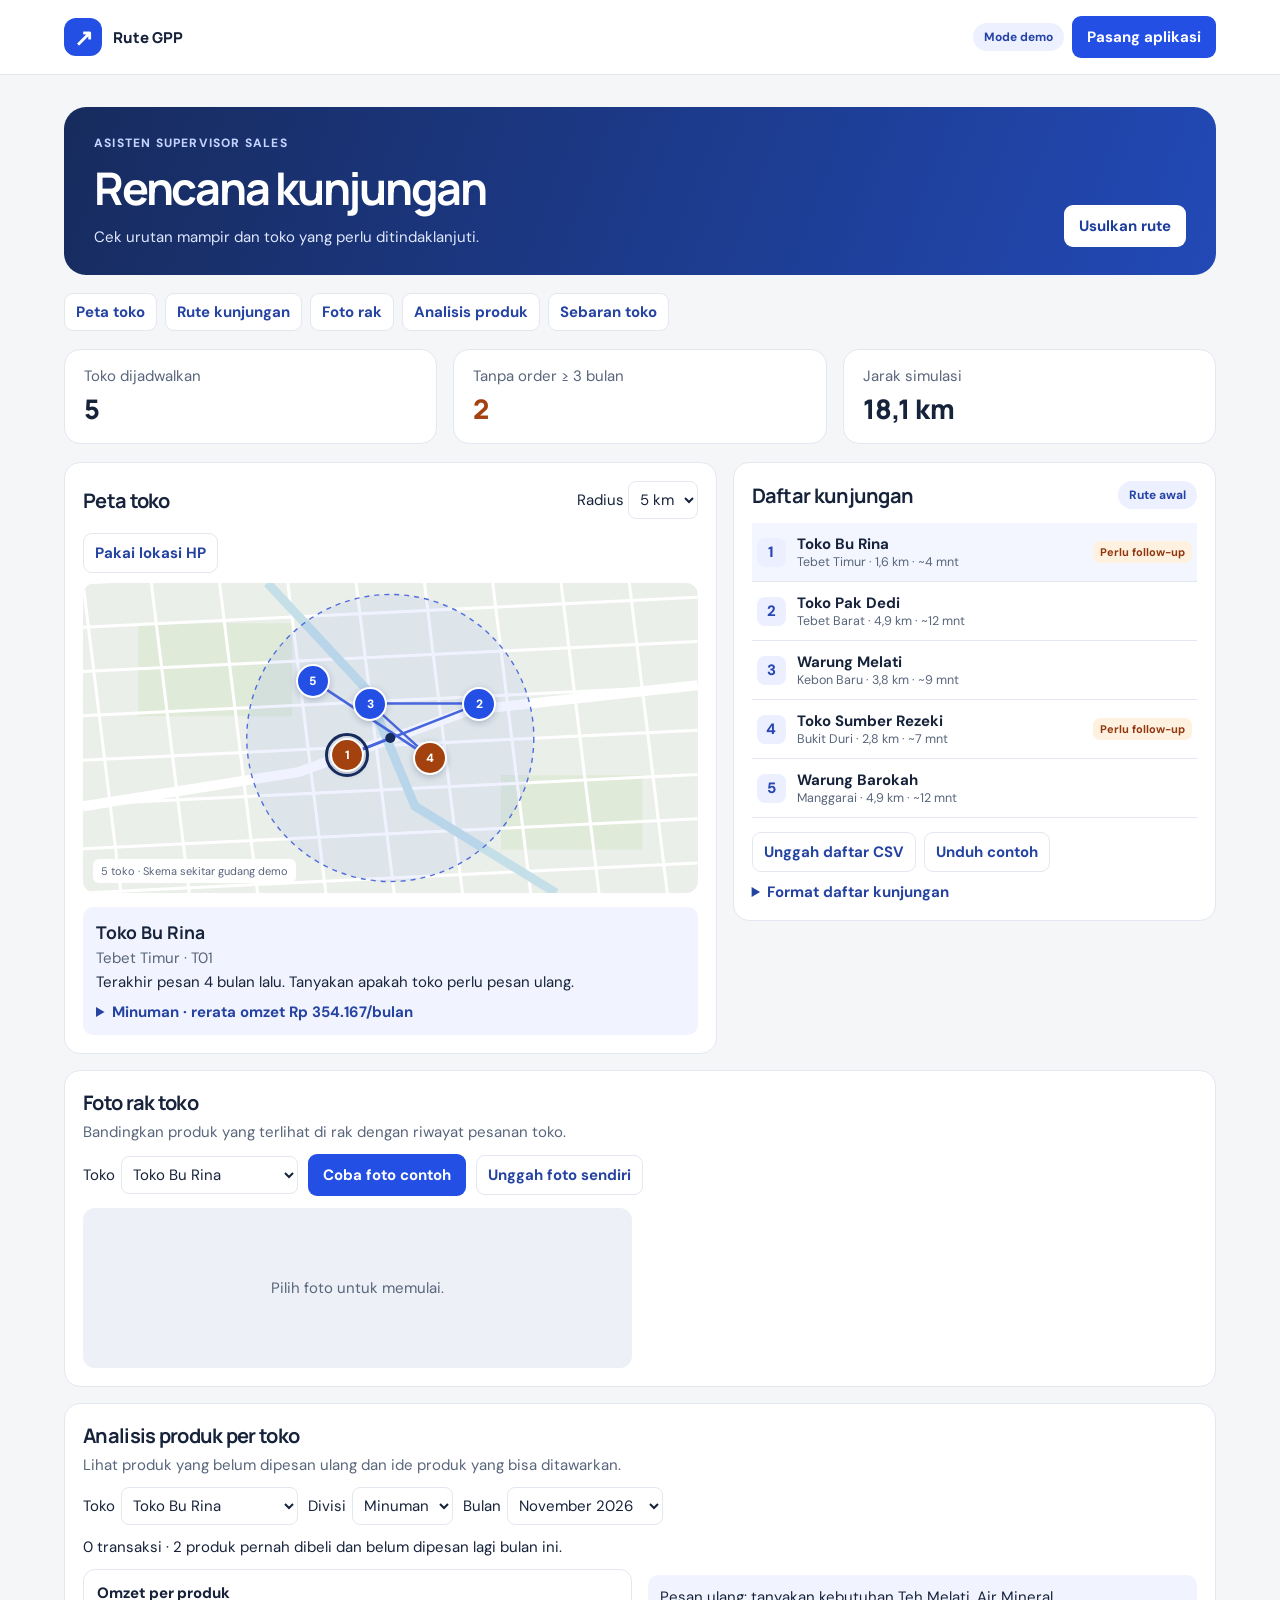
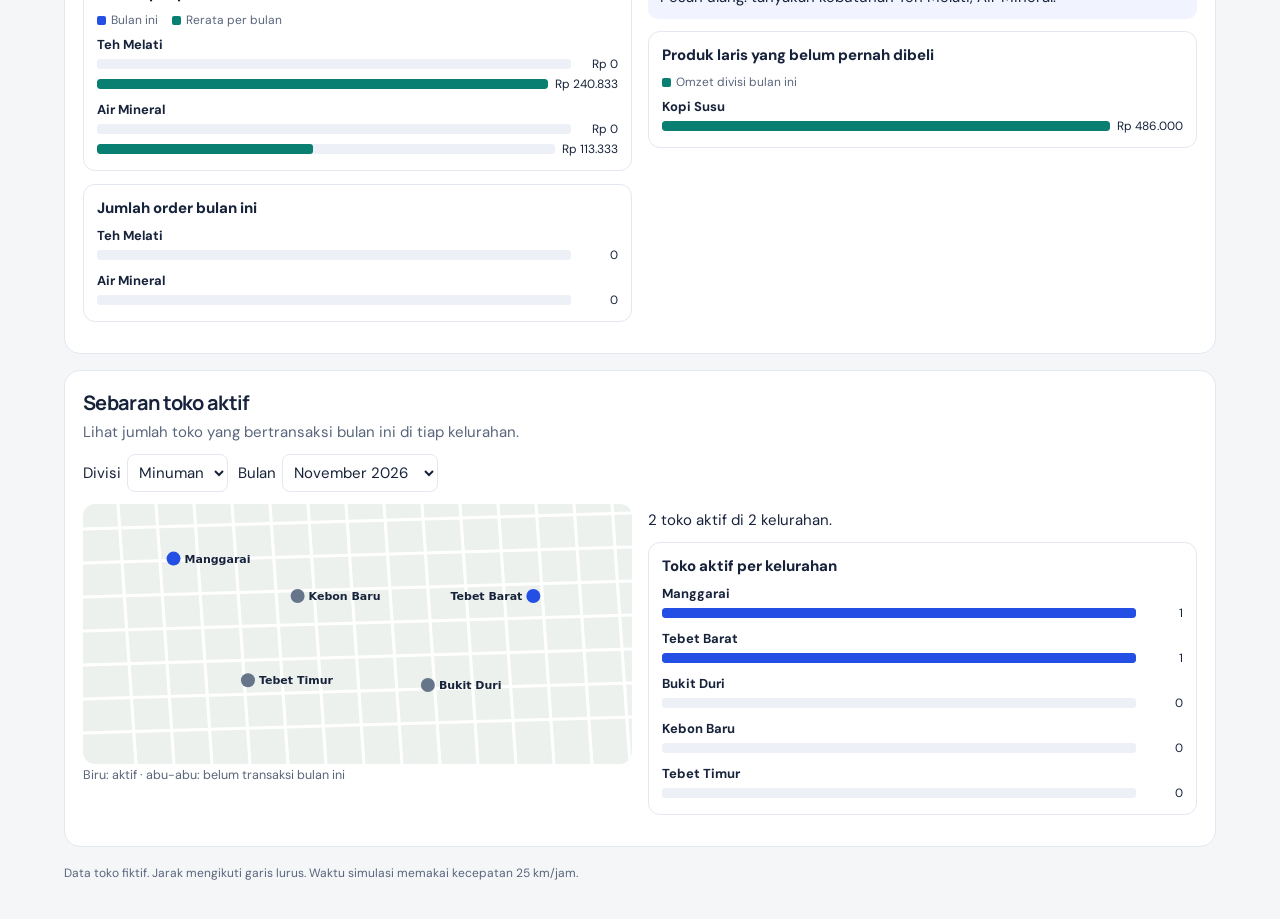
==== commit d386d5d7: "Make Rute GPP installable and available offline" ====
--- a/index.html
+++ b/index.html
@@ -3,6 +3,10 @@
 <head>
 <meta charset="utf-8">
 <meta name="viewport" content="width=device-width,initial-scale=1">
+<meta name="theme-color" content="#234fe5">
+<link rel="manifest" href="/manifest.webmanifest">
+<link rel="icon" href="/icon-192.png" type="image/png">
+<link rel="apple-touch-icon" href="/icon-192.png">
 <title>Rute GPP — Asisten SPV</title>
 <link rel="preconnect" href="https://fonts.googleapis.com">
 <link href="https://fonts.googleapis.com/css2?family=DM+Sans:wght@400;500;600;700&family=Manrope:wght@400;600;700;800&display=swap" rel="stylesheet">
@@ -16,10 +20,17 @@
 .nav{display:flex;gap:8px;flex-wrap:wrap;margin:18px 0}.nav a{color:#2543a1;text-decoration:none;font-weight:700;background:white;border:1px solid var(--line);border-radius:9px;padding:8px 11px}.nav a:hover{background:#edf1ff}.wide{margin-top:16px;scroll-margin-top:16px}.wide h2{margin-bottom:6px}.wide p{margin:6px 0 12px}.controls{display:flex;align-items:center;gap:10px;flex-wrap:wrap;margin:12px 0}.controls label{display:flex;align-items:center;gap:6px;flex-wrap:wrap}.analysis-grid{display:grid;grid-template-columns:1fr 1fr;gap:16px}.photo-frame{background:#edf0f6;border-radius:12px;min-height:160px;display:grid;place-items:center;overflow:hidden;color:var(--mute);text-align:center}.photo-frame img{display:block;width:100%;height:240px;object-fit:contain}.photo-list label{display:block;padding:6px 0}.photo-list input{accent-color:var(--blue)}.result{background:#f1f4ff;border-radius:10px;padding:12px}.result:empty{display:none}.result ul{margin:6px 0;padding-left:21px}#coverage-map{height:260px;width:100%;display:block;border-radius:12px;background:#edf1ed}.inline-note{font-size:13px;color:var(--mute)}.map-tools{display:flex;gap:8px;flex-wrap:wrap;margin-bottom:10px}
 @media(max-width:750px){.analysis-grid{grid-template-columns:1fr}.photo-frame img{height:210px}}
 .chart{margin:0 0 13px;padding:13px;border:1px solid var(--line);border-radius:12px;background:#fff}.chart:empty{display:none}.chart figcaption{font-weight:800;margin-bottom:9px}.chart-legend{display:flex;gap:6px 14px;flex-wrap:wrap;color:var(--mute);font-size:12px;margin-bottom:8px}.chart-legend span{display:inline-flex;align-items:center;gap:5px}.chart-key{width:9px;height:9px;border-radius:2px;background:var(--series)}.chart ul{list-style:none;margin:0;padding:0}.chart li+li{margin-top:9px}.chart-name{display:block;font-size:13px;font-weight:700;margin-bottom:3px}.chart-line{display:grid;grid-template-columns:minmax(0,1fr) max-content;align-items:center;gap:7px;font-size:12px;font-variant-numeric:tabular-nums}.chart-line+.chart-line{margin-top:4px}.chart-track{height:10px;border-radius:3px;background:#edf1f7;overflow:hidden}.chart-bar{height:100%;background:var(--series);border-radius:3px}.chart-values{min-width:5ch;text-align:right}.chart-empty{color:var(--mute);font-size:13px}
+header [hidden]{display:none}.header-actions{display:flex;align-items:center;gap:8px;flex-wrap:wrap;justify-content:flex-end}.install-dialog{width:min(92vw,440px);border:1px solid var(--line);border-radius:16px;color:var(--ink);padding:20px}.install-dialog::backdrop{background:#17233b80}.install-dialog p{margin:12px 0}.install-dialog form{display:flex;justify-content:flex-end}
+@media(max-width:390px){.header-actions .tag{display:none}.header-actions .button{padding:8px 10px;font-size:13px}}
 </style>
 </head>
 <body>
-<header><div class="top"><div class="brand"><span class="logo" aria-hidden="true">↗</span> Rute GPP</div><span class="tag">Mode demo</span></div></header>
+<header><div class="top"><div class="brand"><span class="logo" aria-hidden="true">↗</span> Rute GPP</div><div class="header-actions"><span class="tag">Mode demo</span><button class="button" id="install-app">Pasang aplikasi</button></div></div></header>
+<dialog class="install-dialog" id="install-help" aria-labelledby="install-title">
+<h2 id="install-title">Pasang Rute GPP</h2>
+<p id="install-steps"></p>
+<form method="dialog"><button class="button">Tutup</button></form>
+</dialog>
 <main>
 <section class="hero" aria-labelledby="title"><div><div class="eyebrow">Asisten supervisor sales</div><h1 id="title">Rencana kunjungan</h1><p>Cek urutan mampir dan toko yang perlu ditindaklanjuti.</p></div><button class="button" id="optimize">Usulkan rute</button></section>
 <nav class="nav" aria-label="Fitur"><a href="#toko">Peta toko</a><a href="#kunjungan">Rute kunjungan</a><a href="#foto">Foto rak</a><a href="#produk">Analisis produk</a><a href="#sebaran">Sebaran toko</a></nav>
@@ -616,6 +627,52 @@
 };
 new ResizeObserver(renderMap).observe(byId('map'));
 render();
+
+const installButton=byId('install-app');
+const standalone=matchMedia('(display-mode: standalone)');
+let installPrompt=null;
+
+function syncInstallButton(){
+  installButton.hidden=standalone.matches || navigator.standalone===true;
+}
+syncInstallButton();
+standalone.addEventListener('change',syncInstallButton);
+
+window.addEventListener('beforeinstallprompt',event=>{
+  event.preventDefault();
+  installPrompt=event;
+});
+window.addEventListener('appinstalled',()=>{
+  installPrompt=null;
+  installButton.hidden=true;
+  if(byId('install-help').open) byId('install-help').close();
+});
+installButton.onclick=async()=>{
+  if(installPrompt){
+    const prompt=installPrompt;
+    installPrompt=null;
+    try {
+      await prompt.prompt();
+      return;
+    } catch (error) {
+      console.warn('Dialog pemasangan otomatis belum tersedia.',error);
+    }
+  }
+  const appleMobile=/iPhone|iPad|iPod/.test(navigator.userAgent)
+    || (navigator.platform==='MacIntel' && navigator.maxTouchPoints>1);
+  byId('install-steps').textContent=appleMobile
+    ? 'Buka di Safari, ketuk Bagikan, lalu pilih Tambah ke Layar Utama.'
+    : /Android/.test(navigator.userAgent)
+      ? 'Buka di Chrome, ketuk menu ⋮, lalu pilih Instal aplikasi atau Tambahkan ke layar utama.'
+      : 'Buka di Chrome atau Edge, lalu pilih ikon pasang di bilah alamat atau cari opsi Instal aplikasi di menu browser.';
+  byId('install-help').showModal();
+};
+
+if('serviceWorker' in navigator){
+  navigator.serviceWorker.register('/sw.js').catch(error=>{
+    console.warn('Akses offline belum tersedia.',error);
+  });
+}
 </script>
 </body>
 </html>
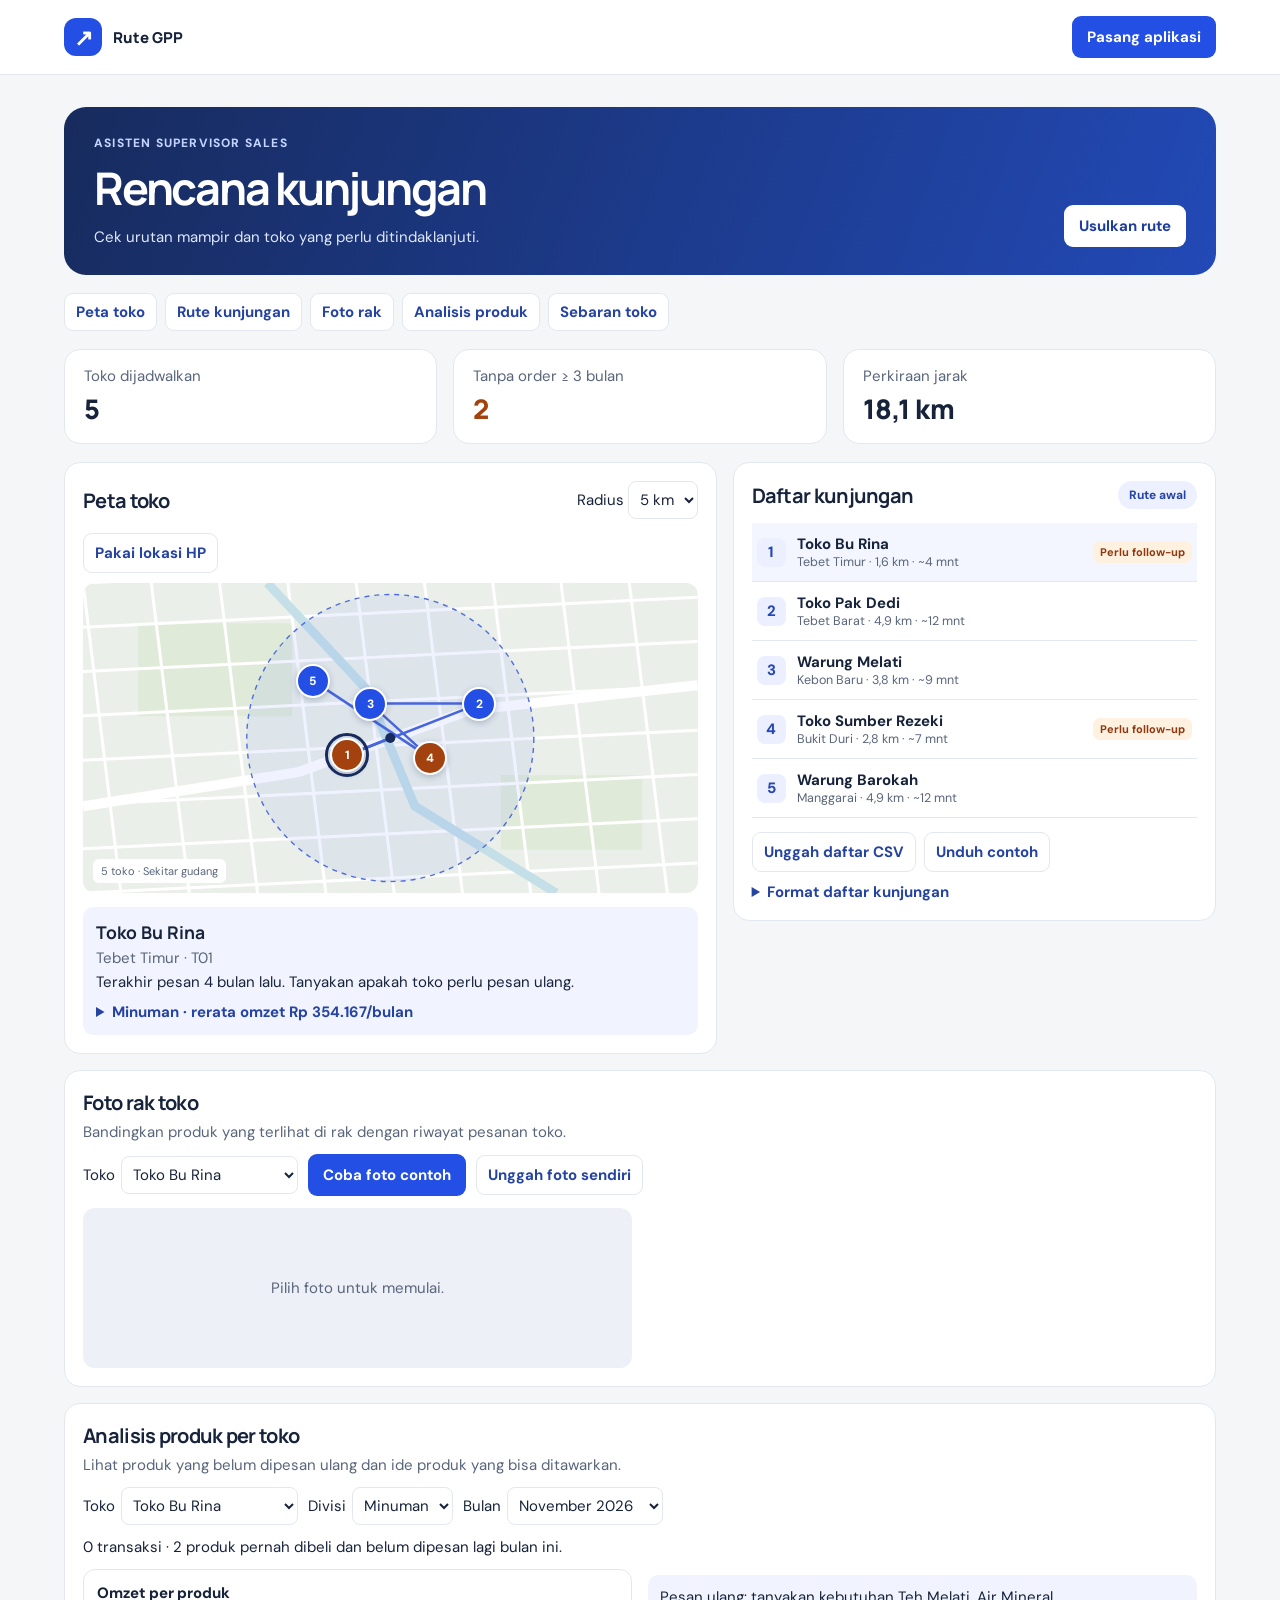
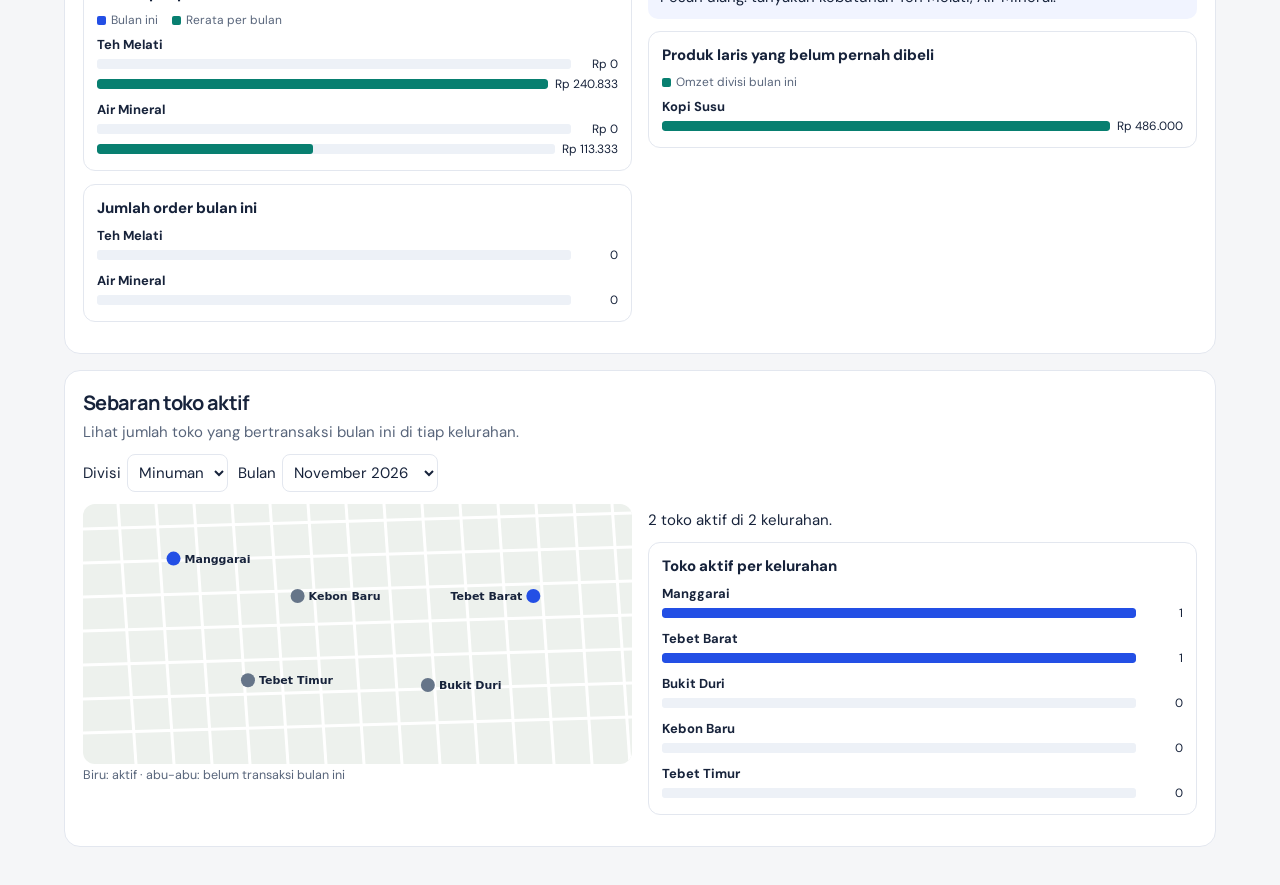
==== commit 89fe632c: "Simplify Rute GPP page copy" ====
--- a/index.html
+++ b/index.html
@@ -14,18 +14,18 @@
 :root{--bg:#f5f6f8;--ink:#17233b;--mute:#58657b;--blue:#234fe5;--line:#e3e7ef;--orange:#a3420e}
 *{box-sizing:border-box}body{margin:0;background:var(--bg);color:var(--ink);font:15px 'DM Sans',system-ui,sans-serif}button,select{font:inherit}button,select,summary{cursor:pointer}button:focus-visible,select:focus-visible,summary:focus-visible{outline:3px solid #758cff;outline-offset:3px}
 header{background:white;border-bottom:1px solid var(--line)}.top,main{max-width:1200px;margin:auto;padding-inline:24px}.top{min-height:74px;display:flex;align-items:center;justify-content:space-between;gap:18px}.brand{display:flex;align-items:center;gap:11px;font-weight:800;font-family:Manrope,sans-serif}.logo{display:grid;place-items:center;background:var(--blue);color:white;border-radius:12px;width:38px;height:38px;font-size:23px}.tag{border-radius:30px;background:#edf1ff;color:#2442a6;padding:6px 11px;font-size:12px;font-weight:700}
-main{padding-block:32px 38px}.hero{background:linear-gradient(110deg,#172b5d,#2249b6);border-radius:22px;color:white;padding:28px 30px;display:flex;justify-content:space-between;align-items:end;gap:20px}.eyebrow{font-size:12px;letter-spacing:.1em;font-weight:800;color:#c4d3ff;text-transform:uppercase}h1,h2,h3{font-family:Manrope,sans-serif;margin:0}h1{font-size:clamp(28px,4vw,45px);letter-spacing:-.05em;margin:6px 0 8px}.hero p{margin:0;color:#e0e8ff}.button{background:var(--blue);border:0;color:white;font-weight:700;padding:11px 15px;border-radius:9px;white-space:nowrap}.hero .button{background:white;color:#1d3d9c}.stats{display:grid;grid-template-columns:repeat(3,1fr);gap:16px;margin:18px 0}.card,.panel{background:white;border:1px solid var(--line);border-radius:16px}.card{padding:16px 19px}.card span,small,.muted{color:var(--mute)}.card strong{display:block;font:800 27px Manrope,sans-serif;margin-top:4px}.warn{color:var(--orange)}.grid{display:grid;grid-template-columns:1.35fr 1fr;gap:16px;align-items:start}.panel{padding:18px}.panel-head{display:flex;align-items:center;justify-content:space-between;gap:10px;margin-bottom:14px}h2{font-size:20px;letter-spacing:-.035em}select{background:white;color:var(--ink);border:1px solid var(--line);border-radius:8px;padding:7px}.map{position:relative;height:310px;background:#ebefe9;border-radius:12px;overflow:hidden;isolation:isolate}.map canvas{width:100%;height:100%;display:block}.pin{position:absolute;transform:translate(-50%,-50%);border:2px solid white;border-radius:50%;width:34px;height:34px;background:var(--blue);color:white;font-size:12px;font-weight:800;box-shadow:0 2px 6px #1a2b5240}.pin.attention{background:var(--orange)}.pin[aria-pressed=true]{outline:3px solid #172b5d;outline-offset:2px}.map-label{position:absolute;bottom:10px;left:10px;background:white;padding:5px 8px;border-radius:6px;font-size:11px;color:var(--mute)}.summary{margin-top:14px;background:#f1f4ff;padding:13px;border-radius:10px}.summary p{margin:4px 0 0}.row{width:100%;display:flex;gap:11px;align-items:center;text-align:left;color:var(--ink);background:white;border:0;border-bottom:1px solid var(--line);padding:11px 5px}.row:hover,.row[aria-pressed=true]{background:#f3f6ff}.row b,.row small{display:block}.ordinal{width:29px;height:29px;border-radius:8px;background:#ebefff;color:#2747b2;display:grid;place-items:center;font-weight:800;flex:none}.badge{margin-left:auto;background:#fff1df;color:#8f370f;padding:4px 7px;border-radius:7px;font-size:11px;font-weight:700;text-align:center}.toolbar{display:flex;gap:8px;flex-wrap:wrap;margin-top:14px}.secondary{background:white;border:1px solid var(--line);border-radius:9px;padding:9px 11px;color:#2543a1;font-weight:700}.feedback{font-size:13px;margin:10px 0 0;color:#324779}.feedback:empty{display:none}details{margin-top:10px}summary{font-weight:700;color:#2543a1}.products{padding-left:20px;margin-bottom:0}.empty{color:var(--mute)}footer{margin-top:18px;color:var(--mute);font-size:12px}
+main{padding-block:32px 38px}.hero{background:linear-gradient(110deg,#172b5d,#2249b6);border-radius:22px;color:white;padding:28px 30px;display:flex;justify-content:space-between;align-items:end;gap:20px}.eyebrow{font-size:12px;letter-spacing:.1em;font-weight:800;color:#c4d3ff;text-transform:uppercase}h1,h2,h3{font-family:Manrope,sans-serif;margin:0}h1{font-size:clamp(28px,4vw,45px);letter-spacing:-.05em;margin:6px 0 8px}.hero p{margin:0;color:#e0e8ff}.button{background:var(--blue);border:0;color:white;font-weight:700;padding:11px 15px;border-radius:9px;white-space:nowrap}.hero .button{background:white;color:#1d3d9c}.stats{display:grid;grid-template-columns:repeat(3,1fr);gap:16px;margin:18px 0}.card,.panel{background:white;border:1px solid var(--line);border-radius:16px}.card{padding:16px 19px}.card span,small,.muted{color:var(--mute)}.card strong{display:block;font:800 27px Manrope,sans-serif;margin-top:4px}.warn{color:var(--orange)}.grid{display:grid;grid-template-columns:1.35fr 1fr;gap:16px;align-items:start}.panel{padding:18px}.panel-head{display:flex;align-items:center;justify-content:space-between;gap:10px;margin-bottom:14px}h2{font-size:20px;letter-spacing:-.035em}select{background:white;color:var(--ink);border:1px solid var(--line);border-radius:8px;padding:7px}.map{position:relative;height:310px;background:#ebefe9;border-radius:12px;overflow:hidden;isolation:isolate}.map canvas{width:100%;height:100%;display:block}.pin{position:absolute;transform:translate(-50%,-50%);border:2px solid white;border-radius:50%;width:34px;height:34px;background:var(--blue);color:white;font-size:12px;font-weight:800;box-shadow:0 2px 6px #1a2b5240}.pin.attention{background:var(--orange)}.pin[aria-pressed=true]{outline:3px solid #172b5d;outline-offset:2px}.map-label{position:absolute;bottom:10px;left:10px;background:white;padding:5px 8px;border-radius:6px;font-size:11px;color:var(--mute)}.summary{margin-top:14px;background:#f1f4ff;padding:13px;border-radius:10px}.summary p{margin:4px 0 0}.row{width:100%;display:flex;gap:11px;align-items:center;text-align:left;color:var(--ink);background:white;border:0;border-bottom:1px solid var(--line);padding:11px 5px}.row:hover,.row[aria-pressed=true]{background:#f3f6ff}.row b,.row small{display:block}.ordinal{width:29px;height:29px;border-radius:8px;background:#ebefff;color:#2747b2;display:grid;place-items:center;font-weight:800;flex:none}.badge{margin-left:auto;background:#fff1df;color:#8f370f;padding:4px 7px;border-radius:7px;font-size:11px;font-weight:700;text-align:center}.toolbar{display:flex;gap:8px;flex-wrap:wrap;margin-top:14px}.secondary{background:white;border:1px solid var(--line);border-radius:9px;padding:9px 11px;color:#2543a1;font-weight:700}.feedback{font-size:13px;margin:10px 0 0;color:#324779}.feedback:empty{display:none}details{margin-top:10px}summary{font-weight:700;color:#2543a1}.products{padding-left:20px;margin-bottom:0}.empty{color:var(--mute)}
 @media(max-width:750px){.grid{grid-template-columns:1fr}.map{height:280px}.hero{align-items:start;flex-direction:column;padding:21px}.stats{gap:7px}.card{padding:10px}.card span{font-size:12px}.card strong{font-size:21px}.top,main{padding-inline:14px}main{padding-top:18px}}
 
 .nav{display:flex;gap:8px;flex-wrap:wrap;margin:18px 0}.nav a{color:#2543a1;text-decoration:none;font-weight:700;background:white;border:1px solid var(--line);border-radius:9px;padding:8px 11px}.nav a:hover{background:#edf1ff}.wide{margin-top:16px;scroll-margin-top:16px}.wide h2{margin-bottom:6px}.wide p{margin:6px 0 12px}.controls{display:flex;align-items:center;gap:10px;flex-wrap:wrap;margin:12px 0}.controls label{display:flex;align-items:center;gap:6px;flex-wrap:wrap}.analysis-grid{display:grid;grid-template-columns:1fr 1fr;gap:16px}.photo-frame{background:#edf0f6;border-radius:12px;min-height:160px;display:grid;place-items:center;overflow:hidden;color:var(--mute);text-align:center}.photo-frame img{display:block;width:100%;height:240px;object-fit:contain}.photo-list label{display:block;padding:6px 0}.photo-list input{accent-color:var(--blue)}.result{background:#f1f4ff;border-radius:10px;padding:12px}.result:empty{display:none}.result ul{margin:6px 0;padding-left:21px}#coverage-map{height:260px;width:100%;display:block;border-radius:12px;background:#edf1ed}.inline-note{font-size:13px;color:var(--mute)}.map-tools{display:flex;gap:8px;flex-wrap:wrap;margin-bottom:10px}
 @media(max-width:750px){.analysis-grid{grid-template-columns:1fr}.photo-frame img{height:210px}}
 .chart{margin:0 0 13px;padding:13px;border:1px solid var(--line);border-radius:12px;background:#fff}.chart:empty{display:none}.chart figcaption{font-weight:800;margin-bottom:9px}.chart-legend{display:flex;gap:6px 14px;flex-wrap:wrap;color:var(--mute);font-size:12px;margin-bottom:8px}.chart-legend span{display:inline-flex;align-items:center;gap:5px}.chart-key{width:9px;height:9px;border-radius:2px;background:var(--series)}.chart ul{list-style:none;margin:0;padding:0}.chart li+li{margin-top:9px}.chart-name{display:block;font-size:13px;font-weight:700;margin-bottom:3px}.chart-line{display:grid;grid-template-columns:minmax(0,1fr) max-content;align-items:center;gap:7px;font-size:12px;font-variant-numeric:tabular-nums}.chart-line+.chart-line{margin-top:4px}.chart-track{height:10px;border-radius:3px;background:#edf1f7;overflow:hidden}.chart-bar{height:100%;background:var(--series);border-radius:3px}.chart-values{min-width:5ch;text-align:right}.chart-empty{color:var(--mute);font-size:13px}
 header [hidden]{display:none}.header-actions{display:flex;align-items:center;gap:8px;flex-wrap:wrap;justify-content:flex-end}.install-dialog{width:min(92vw,440px);border:1px solid var(--line);border-radius:16px;color:var(--ink);padding:20px}.install-dialog::backdrop{background:#17233b80}.install-dialog p{margin:12px 0}.install-dialog form{display:flex;justify-content:flex-end}
-@media(max-width:390px){.header-actions .tag{display:none}.header-actions .button{padding:8px 10px;font-size:13px}}
+@media(max-width:390px){.header-actions .button{padding:8px 10px;font-size:13px}}
 </style>
 </head>
 <body>
-<header><div class="top"><div class="brand"><span class="logo" aria-hidden="true">↗</span> Rute GPP</div><div class="header-actions"><span class="tag">Mode demo</span><button class="button" id="install-app">Pasang aplikasi</button></div></div></header>
+<header><div class="top"><div class="brand"><span class="logo" aria-hidden="true">↗</span> Rute GPP</div><div class="header-actions"><button class="button" id="install-app">Pasang aplikasi</button></div></div></header>
 <dialog class="install-dialog" id="install-help" aria-labelledby="install-title">
 <h2 id="install-title">Pasang Rute GPP</h2>
 <p id="install-steps"></p>
@@ -37,7 +37,7 @@
 <section class="stats" aria-label="Ringkasan kunjungan">
 <div class="card"><span>Toko dijadwalkan</span><strong id="count"></strong></div>
 <div class="card"><span>Tanpa order ≥ 3 bulan</span><strong class="warn" id="stale"></strong></div>
-<div class="card"><span>Jarak simulasi</span><strong id="distance"></strong></div>
+<div class="card"><span>Perkiraan jarak</span><strong id="distance"></strong></div>
 </section>
 <div class="grid">
 <section class="panel" id="toko"><div class="panel-head"><h2>Peta toko</h2><label>Radius <select id="radius"><option value="2">2 km</option><option value="5" selected>5 km</option></select></label></div>
@@ -48,7 +48,7 @@
 <p class="feedback" id="route-feedback" role="status"></p><figure class="chart" id="route-chart"></figure>
 <div class="toolbar"><button class="secondary" id="upload">Unggah daftar CSV</button><button class="secondary" id="download">Unduh contoh</button><button class="secondary" id="reset" hidden>Pakai rute awal</button></div>
 <input type="file" id="file" accept=".csv,text/csv" hidden><p class="feedback" id="file-feedback" role="status"></p>
-<details><summary>Format daftar kunjungan</summary><p class="muted">Pakai kolom `kode`, satu kode toko demo per baris. Unduh contoh untuk melihat kode yang tersedia. Urutan baris menentukan urutan awal.</p></details>
+<details><summary>Format daftar kunjungan</summary><p class="muted">Pakai kolom `kode`, satu kode toko per baris. Unduh contoh untuk melihat kode yang tersedia. Urutan baris menentukan urutan awal.</p></details>
 </section></div>
 <section class="panel wide" id="foto">
 <h2>Foto rak toko</h2><p class="muted">Bandingkan produk yang terlihat di rak dengan riwayat pesanan toko.</p>
@@ -66,7 +66,6 @@
 <div class="controls"><label>Divisi <select id="coverage-division"></select></label><label>Bulan <select id="coverage-month"></select></label></div>
 <div class="analysis-grid"><div><canvas id="coverage-map" role="img" aria-label="Skema sebaran toko aktif"></canvas><small>Biru: aktif · abu-abu: belum transaksi bulan ini</small></div><div><p id="coverage-total"></p><figure class="chart" id="coverage-chart"></figure></div></div>
 </section>
-<footer>Data toko fiktif. Jarak mengikuti garis lurus. Waktu simulasi memakai kecepatan 25 km/jam.</footer>
 </main>
 <script>
 const shops = [
@@ -154,7 +153,7 @@
   ctx.arc(...point(mapCenter),5,0,Math.PI*2);
   ctx.fillStyle='#172b5d';
   ctx.fill();
-  byId('map-label').textContent = visible.length+' toko · Skema '+(mapCenter===depot?'sekitar gudang demo':'sekitar lokasi HP');
+  byId('map-label').textContent = visible.length+' toko · '+(mapCenter===depot?'Sekitar gudang':'Sekitar lokasi HP');
   visible.forEach(shop=>{
     const pin = document.createElement('button');
     const position = current.indexOf(shop);
@@ -238,7 +237,7 @@
   current=shortestRoute(initial);
   suggested=true;
   const saving=total(initial)-total(current);
-  byId('route-feedback').textContent=saving>=0.05?'Rute usulan lebih pendek '+km(saving)+' dalam simulasi.':'Urutan awal sudah memiliki jarak simulasi terpendek.';
+  byId('route-feedback').textContent=saving>=0.05?'Rute usulan lebih pendek '+km(saving)+'.':'Urutan awal sudah punya perkiraan jarak terpendek.';
   render();
 };
 byId('reset').onclick=()=>{
@@ -284,7 +283,7 @@
 function reportLocation(){
   byId('location-feedback').textContent=shops.some(shop=>distance(mapCenter,shop)<=Number(byId('radius').value))
     ?'Radius sekarang dihitung dari lokasi perangkat.'
-    :'Belum ada toko demo dalam radius ini. Toko contoh berada di sekitar Tebet, Jakarta.';
+    :'Tidak ada toko dalam radius ini.';
 }
 byId('locate').onclick=()=>{
   const feedback=byId('location-feedback');
@@ -305,13 +304,13 @@
     renderMap();
   },()=>{
     byId('locate').disabled=false;
-    feedback.textContent='Lokasi belum tersedia. Peta masih bisa dicoba dari titik gudang demo.';
+    feedback.textContent='Lokasi HP belum tersedia.';
   },{timeout:10000});
 };
 byId('depot-location').onclick=()=>{
   mapCenter=depot;
   byId('depot-location').hidden=true;
-  byId('location-feedback').textContent='Peta dipusatkan ke gudang demo.';
+  byId('location-feedback').textContent='Peta dipusatkan ke gudang.';
   renderMap();
 };
 
@@ -584,7 +583,7 @@
   const version=++photoVersion;
   const products=productHistory(photoShop());
   const img=showPhoto(makeShelf(products.slice(0,Math.max(1,products.length-1))));
-  byId('photo-note').textContent='Contoh ilustrasi rak. Aplikasi mendeteksi warna kemasan demo. Kamu bisa koreksi hasilnya.';
+  byId('photo-note').textContent='Periksa hasil deteksi di bawah.';
   await img.decode();
   if(version===photoVersion) photoChecklist(detectDemoPacks(img));
 };
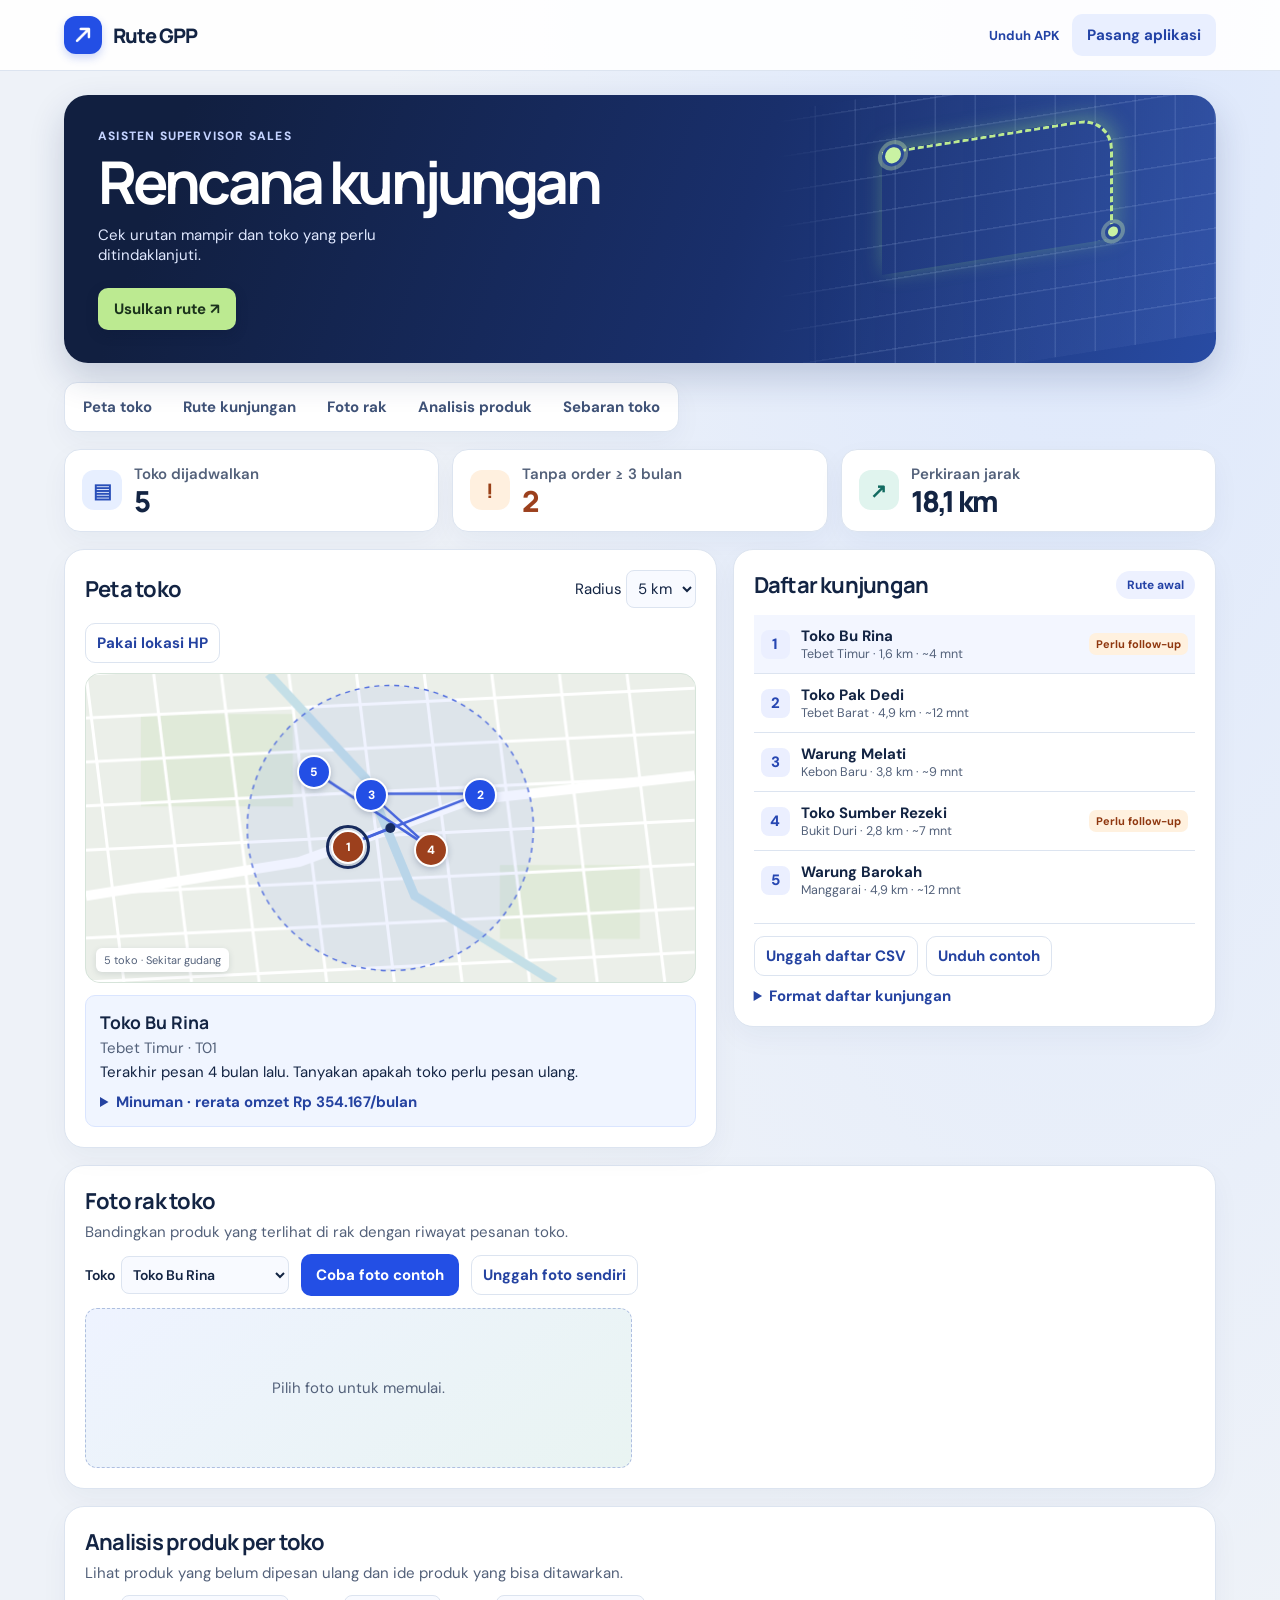
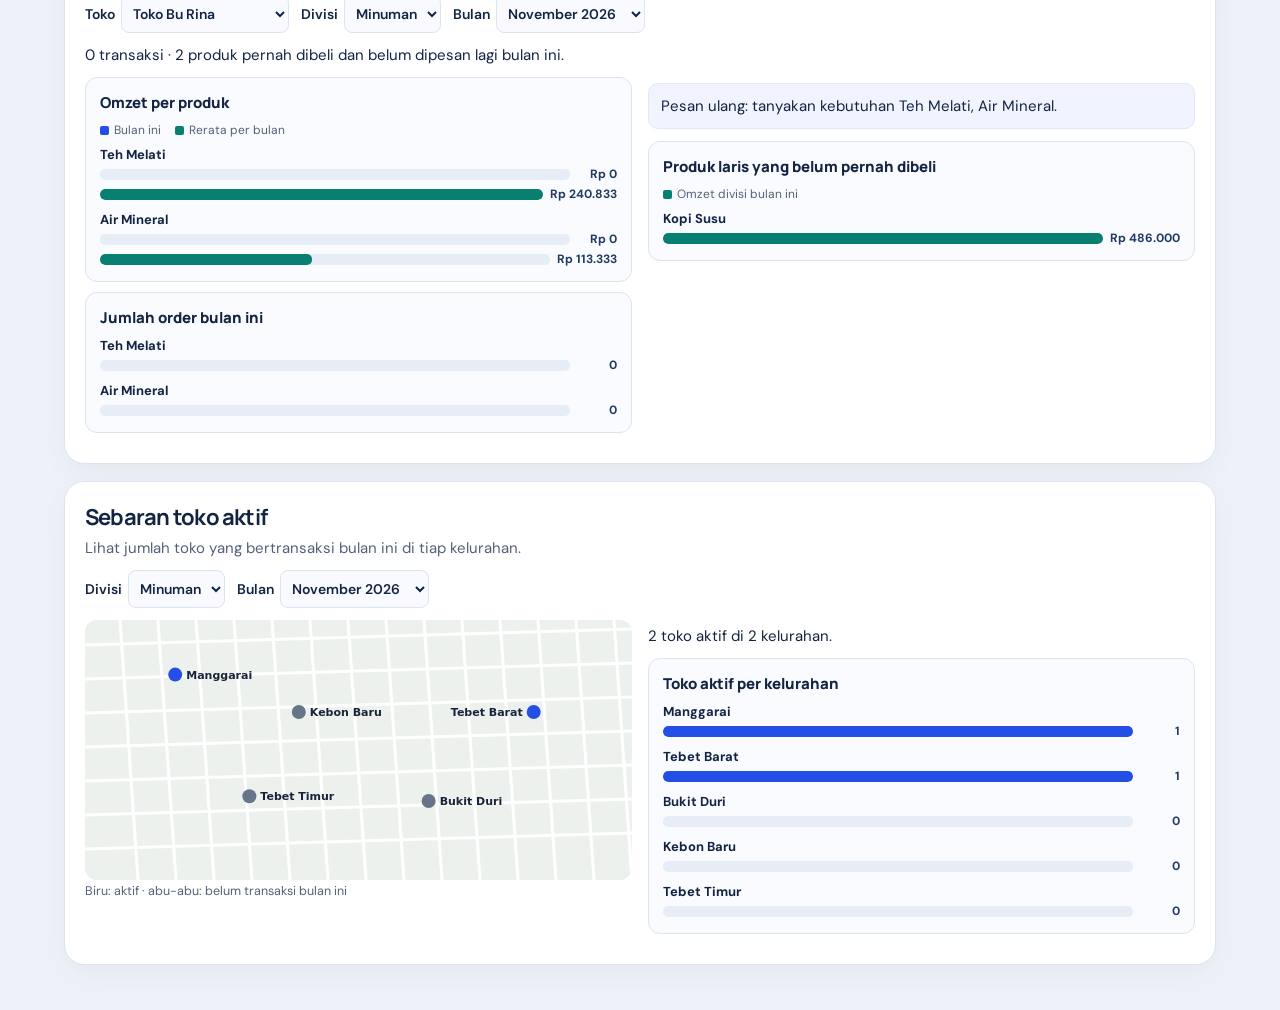
==== commit e57af9d6: "Refresh Rute GPP visual design" ====
--- a/index.html
+++ b/index.html
@@ -22,22 +22,37 @@
 .chart{margin:0 0 13px;padding:13px;border:1px solid var(--line);border-radius:12px;background:#fff}.chart:empty{display:none}.chart figcaption{font-weight:800;margin-bottom:9px}.chart-legend{display:flex;gap:6px 14px;flex-wrap:wrap;color:var(--mute);font-size:12px;margin-bottom:8px}.chart-legend span{display:inline-flex;align-items:center;gap:5px}.chart-key{width:9px;height:9px;border-radius:2px;background:var(--series)}.chart ul{list-style:none;margin:0;padding:0}.chart li+li{margin-top:9px}.chart-name{display:block;font-size:13px;font-weight:700;margin-bottom:3px}.chart-line{display:grid;grid-template-columns:minmax(0,1fr) max-content;align-items:center;gap:7px;font-size:12px;font-variant-numeric:tabular-nums}.chart-line+.chart-line{margin-top:4px}.chart-track{height:10px;border-radius:3px;background:#edf1f7;overflow:hidden}.chart-bar{height:100%;background:var(--series);border-radius:3px}.chart-values{min-width:5ch;text-align:right}.chart-empty{color:var(--mute);font-size:13px}
 header [hidden]{display:none}.header-actions{display:flex;align-items:center;gap:8px;flex-wrap:wrap;justify-content:flex-end}.install-dialog{width:min(92vw,440px);border:1px solid var(--line);border-radius:16px;color:var(--ink);padding:20px}.install-dialog::backdrop{background:#17233b80}.install-dialog p{margin:12px 0}.install-dialog form{display:flex;justify-content:flex-end}
 @media(max-width:390px){.header-actions .button{padding:8px 10px;font-size:13px}}
+
+:root{--bg:#eef2f8;--ink:#132443;--mute:#53617a;--line:#dce4f0;--blue:#234fe5;--orange:#9c401d;--shadow:0 10px 28px #1935670b}
+body{background:radial-gradient(ellipse at 85% 0,#dce7fc 0,transparent 44rem),var(--bg)}
+header{background:#ffffffee}.top{min-height:70px}.brand{letter-spacing:-.04em;font-size:20px}.brand .logo{display:block;object-fit:cover;box-shadow:0 4px 8px #234fe53a}.header-actions{gap:10px}
+.header-actions a{color:#2243a6;text-decoration:none;font-weight:700;font-size:13px;padding:8px 2px}.header-actions .button{background:#e9efff;color:#2343a6}
+main{padding-top:24px;padding-bottom:45px}
+.hero{position:relative;isolation:isolate;overflow:hidden;align-items:flex-start;min-height:248px;border-radius:24px;background:linear-gradient(109deg,#111f40 10%,#192f6b 58%,#284ba3);padding:33px 34px;box-shadow:0 15px 35px #162a6030}
+.hero-content{position:relative;z-index:1}.hero h1{font-size:clamp(35px,5vw,59px);line-height:1.06;letter-spacing:-.065em;margin:7px 0 11px}.hero p{max-width:38ch}.hero .button{display:block;margin-top:23px;background:#bcea91;color:#1b321c;padding:11px 16px;box-shadow:0 4px 12px #0c193750}.hero .button:hover{background:#d3f6b3}
+.route-art{position:absolute;z-index:-1;width:min(43%,440px);height:290px;top:-18px;right:0;background:linear-gradient(90deg,transparent,#aac1ff14),repeating-linear-gradient(0deg,transparent 0 33px,#bed4ff23 34px 35px),repeating-linear-gradient(90deg,transparent 0 38px,#bed4ff23 39px 40px);mask-image:linear-gradient(90deg,transparent,#000 22%);transform:skewY(-9deg)}
+.route-art::before{content:"";position:absolute;top:57px;left:24%;width:52%;height:120px;border:3px dashed #bcea91;border-left:0;border-bottom:0;border-radius:0 34px 0 0;box-shadow:3px -3px 22px #a3ec8260}.route-art::after,.route-art i{content:"";position:absolute;width:16px;height:16px;border-radius:50%;background:#c9f2a3;border:3px solid #294997;box-shadow:0 0 0 4px #d4f5b456}.route-art::after{left:24%;top:51px}.route-art i{left:calc(76% - 5px);top:165px}
+.nav{margin:19px 0 0;gap:7px;padding:6px;background:#fff;border:1px solid var(--line);border-radius:13px;box-shadow:var(--shadow);width:fit-content;max-width:100%}.nav a{border:0;color:#405378;background:transparent;padding:8px 12px;border-radius:8px}.nav a:hover,.nav a:focus-visible{background:#e9efff;color:#2343a6}
+.stats{gap:13px;margin:17px 0}.card,.panel{box-shadow:var(--shadow);border-color:var(--line)}.card{padding:14px 17px;display:grid;grid-template-columns:40px 1fr;gap:2px 12px;align-items:center}.card .stat-icon{grid-row:span 2;width:40px;height:40px;display:grid;place-items:center;border-radius:12px;font:800 20px Manrope,sans-serif;background:#e7efff;color:#294fb9}.card:nth-child(2) .stat-icon{background:#fff0df;color:#994017}.card:nth-child(3) .stat-icon{background:#e0f4ee;color:#126b61}.card strong{margin:0;line-height:1.1;font-size:29px;letter-spacing:-.06em}.stat-label{align-self:end;font-weight:600}
+.panel{border-radius:20px;padding:20px;min-width:0;scroll-margin-top:12px}.wide{margin-top:17px}.panel-head{margin-bottom:15px}h2{font-size:22px}.button,.secondary{border-radius:10px;min-height:40px}.button:hover{background:#1d3dbb}.secondary:hover{background:#edf2ff;border-color:#bfcef1}.map{border:1px solid #d6e4da;border-radius:15px}.map-label{box-shadow:0 2px 6px #1d354820}.summary{border:1px solid #dae5ff;background:#f0f5ff;padding:14px;margin-top:12px}.row{padding:11px 7px}.row:last-child{border-bottom:0}.toolbar{border-top:1px solid var(--line);padding-top:12px}.controls{gap:8px 12px}.controls label{font-size:14px;font-weight:600}select{min-height:38px;background:#f8faff}.photo-frame{border:1px dashed #aebfe0;background:linear-gradient(145deg,#eef3ff,#e9f4f2)}.photo-list label{padding:8px 0}.chart{padding:14px;background:#f9fbff;margin:0 0 10px}.chart-track{height:11px;border-radius:5px;background:#e7edf7}.chart-bar{border-radius:5px}.chart-values{color:#233a63;font-weight:700}.chart figcaption{font-family:Manrope,sans-serif}.result{border:1px solid #e0e8fa}
+@media(max-width:750px){.hero{padding:24px 21px;min-height:210px}.hero h1{max-width:13ch}.route-art{right:-42px;width:65%;opacity:.56}.nav{gap:1px}.nav a{padding:7px 9px;font-size:13px}.stats{gap:7px}.card{padding:10px 8px;grid-template-columns:1fr;gap:5px;align-content:start}.card .stat-icon{grid-row:auto;width:26px;height:26px;border-radius:7px;font-size:15px}.stat-label{font-size:12px;line-height:1.25;min-height:2.5em}.card strong{font-size:22px}.panel{padding:15px;border-radius:17px}h2{font-size:20px}}
+@media(max-width:360px){.header-actions{gap:6px}.header-actions a{font-size:12px}.brand{font-size:17px}.brand .logo{width:32px;height:32px}.top{gap:6px}}
 </style>
 </head>
 <body>
-<header><div class="top"><div class="brand"><span class="logo" aria-hidden="true">↗</span> Rute GPP</div><div class="header-actions"><button class="button" id="install-app">Pasang aplikasi</button></div></div></header>
+<header><div class="top"><div class="brand"><img class="logo" src="/icon-192.png" alt="" width="38" height="38"> Rute GPP</div><div class="header-actions"><a href="/unduh.html">Unduh APK</a><button class="button" id="install-app">Pasang aplikasi</button></div></div></header>
 <dialog class="install-dialog" id="install-help" aria-labelledby="install-title">
 <h2 id="install-title">Pasang Rute GPP</h2>
 <p id="install-steps"></p>
 <form method="dialog"><button class="button">Tutup</button></form>
 </dialog>
 <main>
-<section class="hero" aria-labelledby="title"><div><div class="eyebrow">Asisten supervisor sales</div><h1 id="title">Rencana kunjungan</h1><p>Cek urutan mampir dan toko yang perlu ditindaklanjuti.</p></div><button class="button" id="optimize">Usulkan rute</button></section>
+<section class="hero" aria-labelledby="title"><div class="route-art" aria-hidden="true"><i></i></div><div class="hero-content"><div class="eyebrow">Asisten supervisor sales</div><h1 id="title">Rencana kunjungan</h1><p>Cek urutan mampir dan toko yang perlu ditindaklanjuti.</p><button class="button" id="optimize">Usulkan rute <span aria-hidden="true">↗</span></button></div></section>
 <nav class="nav" aria-label="Fitur"><a href="#toko">Peta toko</a><a href="#kunjungan">Rute kunjungan</a><a href="#foto">Foto rak</a><a href="#produk">Analisis produk</a><a href="#sebaran">Sebaran toko</a></nav>
 <section class="stats" aria-label="Ringkasan kunjungan">
-<div class="card"><span>Toko dijadwalkan</span><strong id="count"></strong></div>
-<div class="card"><span>Tanpa order ≥ 3 bulan</span><strong class="warn" id="stale"></strong></div>
-<div class="card"><span>Perkiraan jarak</span><strong id="distance"></strong></div>
+<div class="card"><span class="stat-icon" aria-hidden="true">▤</span><span class="stat-label">Toko dijadwalkan</span><strong id="count"></strong></div>
+<div class="card"><span class="stat-icon" aria-hidden="true">!</span><span class="stat-label">Tanpa order ≥ 3 bulan</span><strong class="warn" id="stale"></strong></div>
+<div class="card"><span class="stat-icon" aria-hidden="true">↗</span><span class="stat-label">Perkiraan jarak</span><strong id="distance"></strong></div>
 </section>
 <div class="grid">
 <section class="panel" id="toko"><div class="panel-head"><h2>Peta toko</h2><label>Radius <select id="radius"><option value="2">2 km</option><option value="5" selected>5 km</option></select></label></div>
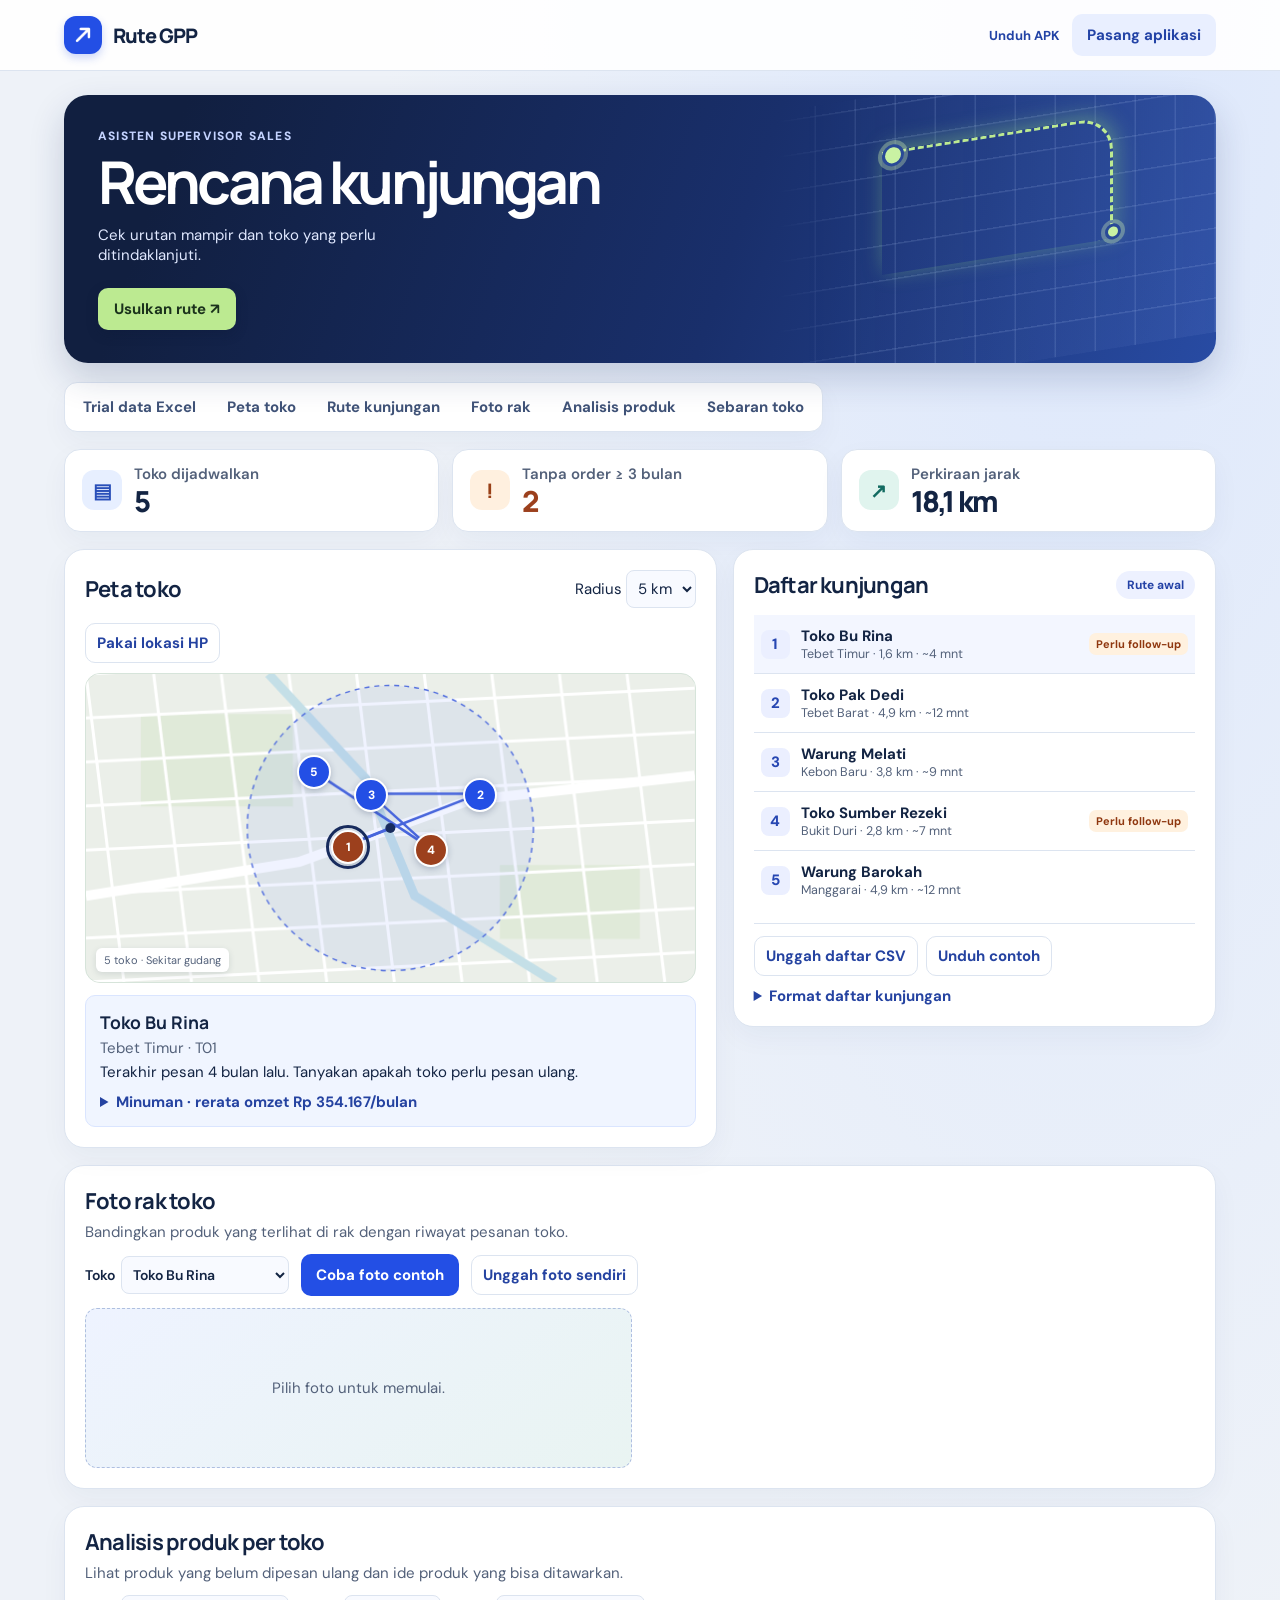
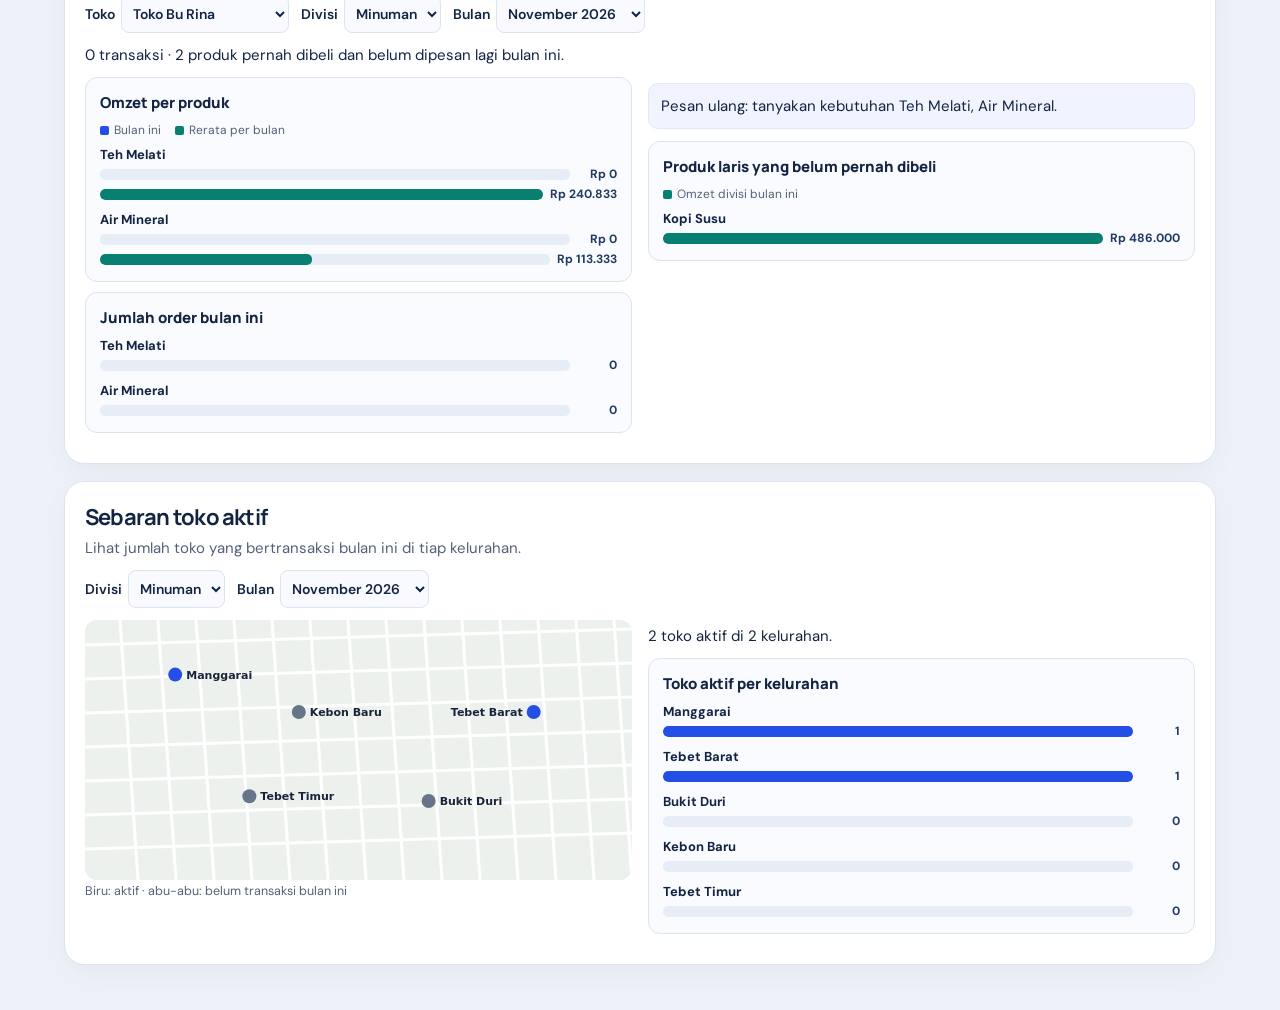
==== commit 9bee0bd3: "Link the data import trial from Rute GPP" ====
--- a/index.html
+++ b/index.html
@@ -48,7 +48,7 @@
 </dialog>
 <main>
 <section class="hero" aria-labelledby="title"><div class="route-art" aria-hidden="true"><i></i></div><div class="hero-content"><div class="eyebrow">Asisten supervisor sales</div><h1 id="title">Rencana kunjungan</h1><p>Cek urutan mampir dan toko yang perlu ditindaklanjuti.</p><button class="button" id="optimize">Usulkan rute <span aria-hidden="true">↗</span></button></div></section>
-<nav class="nav" aria-label="Fitur"><a href="#toko">Peta toko</a><a href="#kunjungan">Rute kunjungan</a><a href="#foto">Foto rak</a><a href="#produk">Analisis produk</a><a href="#sebaran">Sebaran toko</a></nav>
+<nav class="nav" aria-label="Fitur"><a href="/trial.html">Trial data Excel</a><a href="#toko">Peta toko</a><a href="#kunjungan">Rute kunjungan</a><a href="#foto">Foto rak</a><a href="#produk">Analisis produk</a><a href="#sebaran">Sebaran toko</a></nav>
 <section class="stats" aria-label="Ringkasan kunjungan">
 <div class="card"><span class="stat-icon" aria-hidden="true">▤</span><span class="stat-label">Toko dijadwalkan</span><strong id="count"></strong></div>
 <div class="card"><span class="stat-icon" aria-hidden="true">!</span><span class="stat-label">Tanpa order ≥ 3 bulan</span><strong class="warn" id="stale"></strong></div>
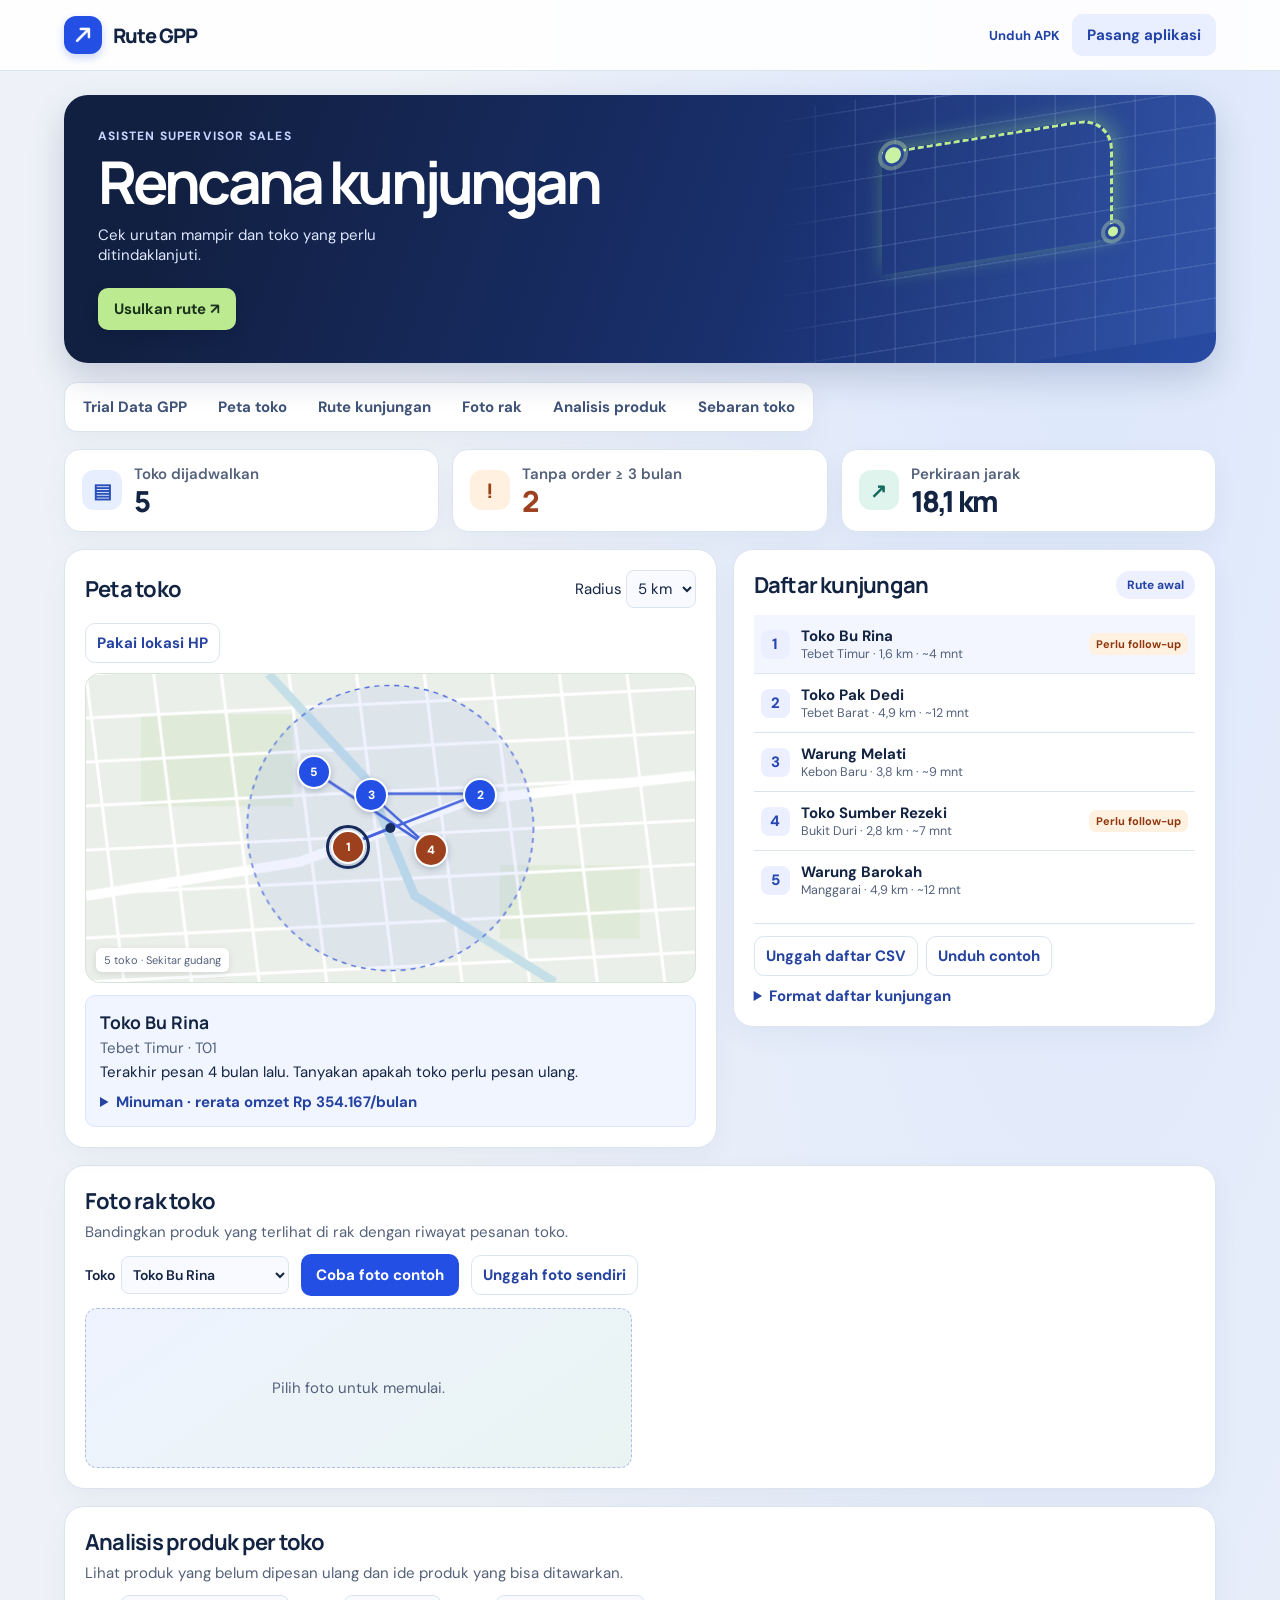
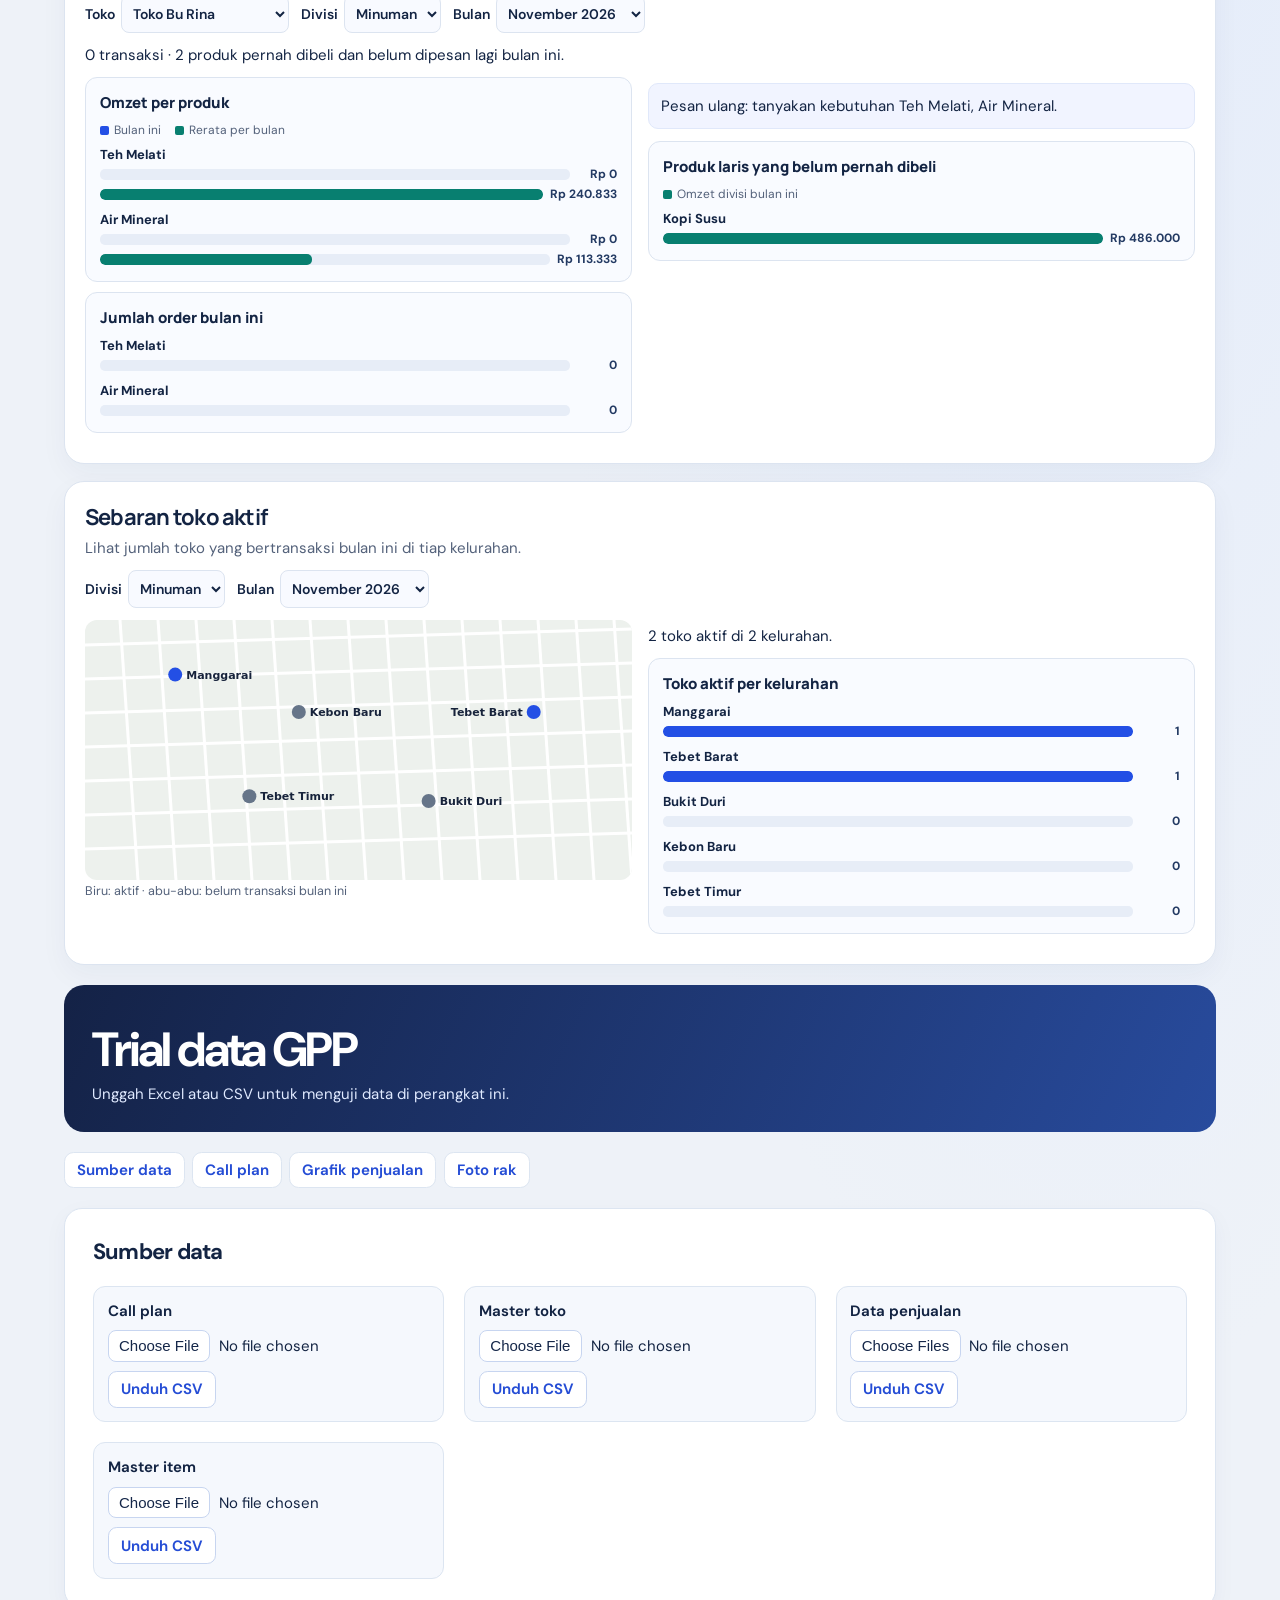
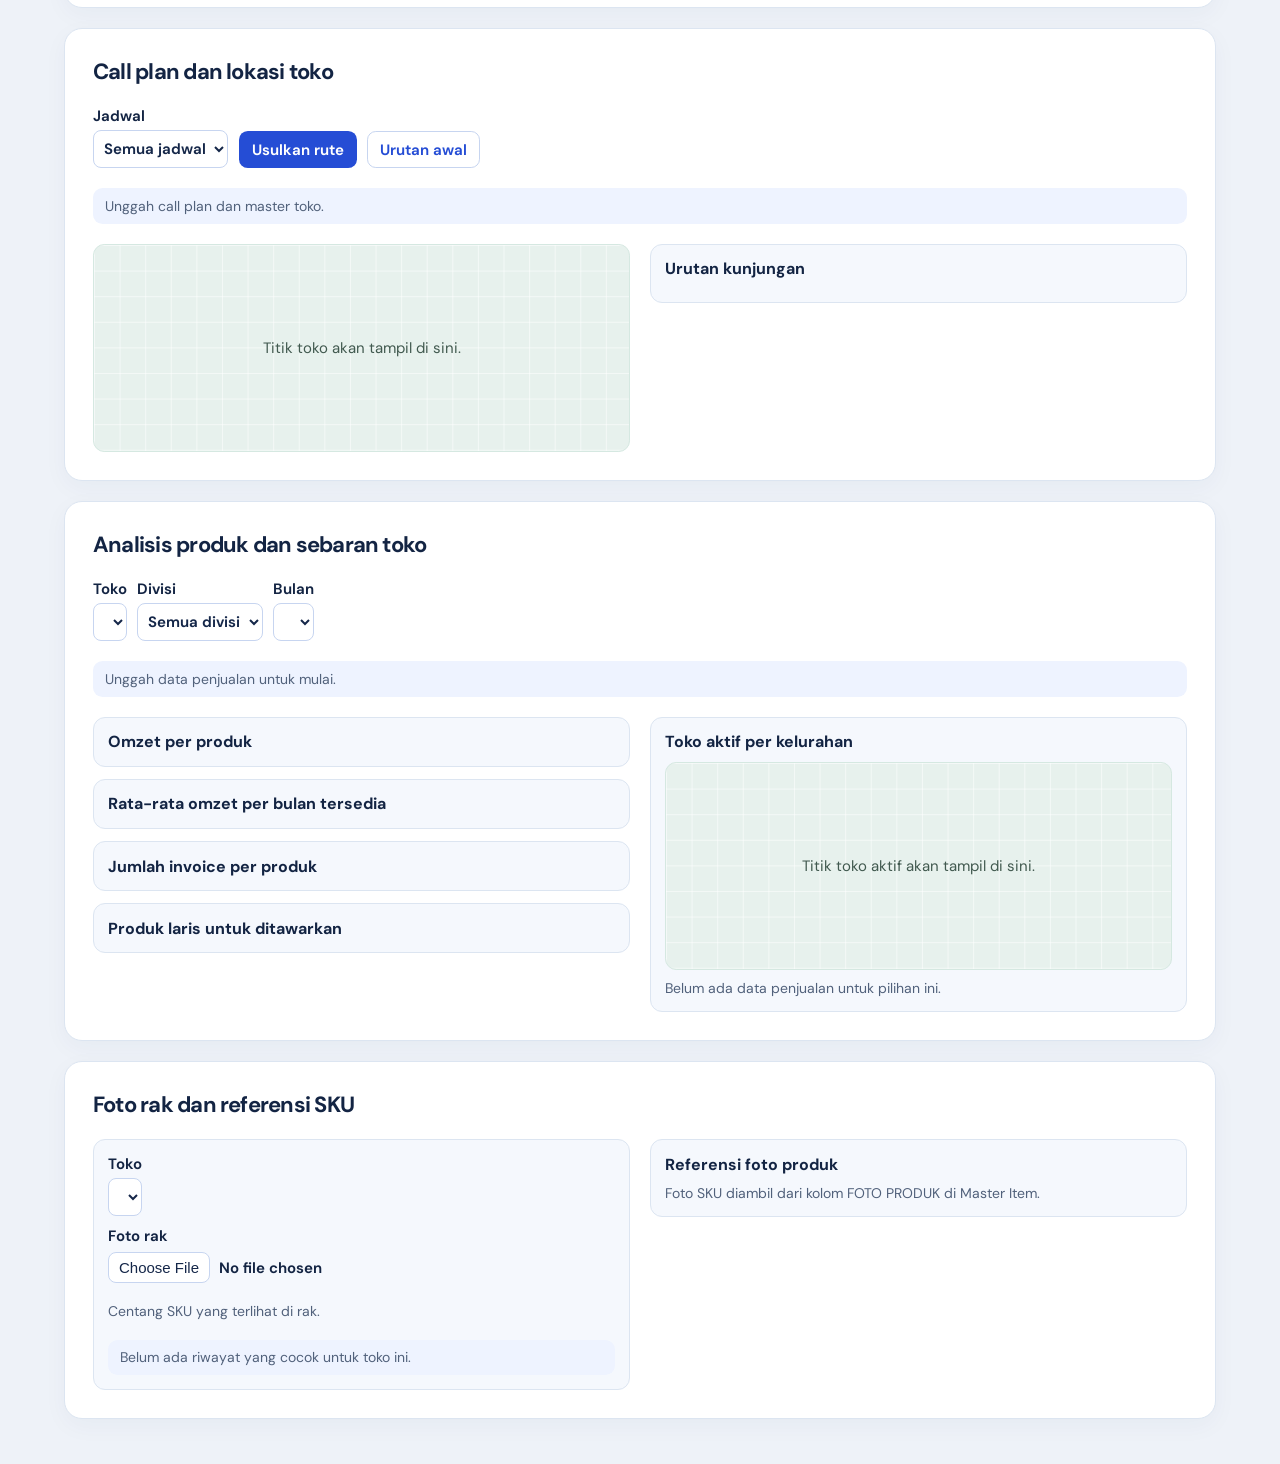
==== commit 5c3d7486: "Integrate Excel trial into the main Rute GPP page" ====
--- a/index.html
+++ b/index.html
@@ -48,7 +48,7 @@
 </dialog>
 <main>
 <section class="hero" aria-labelledby="title"><div class="route-art" aria-hidden="true"><i></i></div><div class="hero-content"><div class="eyebrow">Asisten supervisor sales</div><h1 id="title">Rencana kunjungan</h1><p>Cek urutan mampir dan toko yang perlu ditindaklanjuti.</p><button class="button" id="optimize">Usulkan rute <span aria-hidden="true">↗</span></button></div></section>
-<nav class="nav" aria-label="Fitur"><a href="/trial.html">Trial data Excel</a><a href="#toko">Peta toko</a><a href="#kunjungan">Rute kunjungan</a><a href="#foto">Foto rak</a><a href="#produk">Analisis produk</a><a href="#sebaran">Sebaran toko</a></nav>
+<nav class="nav" aria-label="Fitur"><a href="#trial-data">Trial Data GPP</a><a href="#toko">Peta toko</a><a href="#kunjungan">Rute kunjungan</a><a href="#foto">Foto rak</a><a href="#produk">Analisis produk</a><a href="#sebaran">Sebaran toko</a></nav>
 <section class="stats" aria-label="Ringkasan kunjungan">
 <div class="card"><span class="stat-icon" aria-hidden="true">▤</span><span class="stat-label">Toko dijadwalkan</span><strong id="count"></strong></div>
 <div class="card"><span class="stat-icon" aria-hidden="true">!</span><span class="stat-label">Tanpa order ≥ 3 bulan</span><strong class="warn" id="stale"></strong></div>
@@ -81,7 +81,11 @@
 <div class="controls"><label>Divisi <select id="coverage-division"></select></label><label>Bulan <select id="coverage-month"></select></label></div>
 <div class="analysis-grid"><div><canvas id="coverage-map" role="img" aria-label="Skema sebaran toko aktif"></canvas><small>Biru: aktif · abu-abu: belum transaksi bulan ini</small></div><div><p id="coverage-total"></p><figure class="chart" id="coverage-chart"></figure></div></div>
 </section>
+<section id="trial-data" aria-label="Trial Data GPP">
+  <p><a href="/trial.html">Buka Trial Data GPP</a></p>
+</section>
 </main>
+<script type="module" src="/trial-embed.js"></script>
 <script>
 const shops = [
   {code:'T01', name:'Toko Bu Rina', area:'Tebet Timur', x:-1.5,y:0.6, months:4, division:'Minuman', items:[['Teh Melati',850000],['Air Mineral',400000]]},
